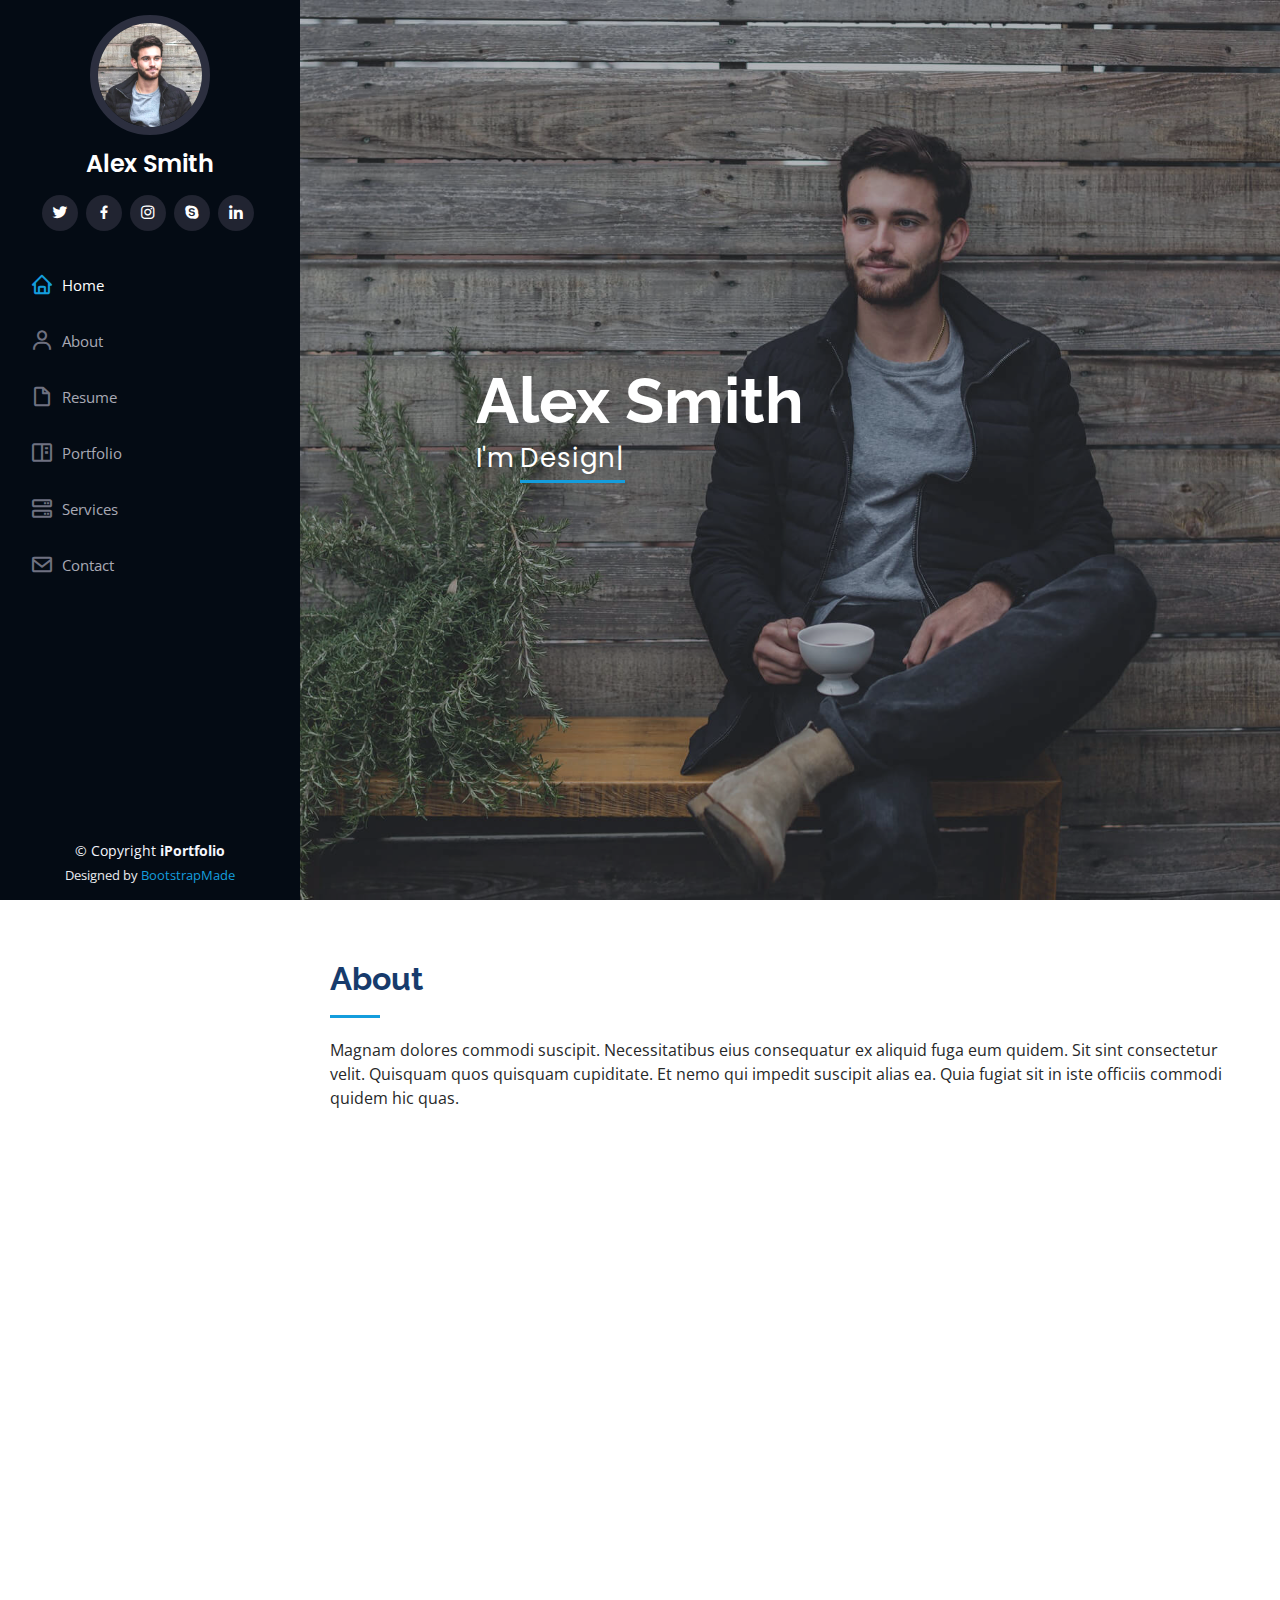
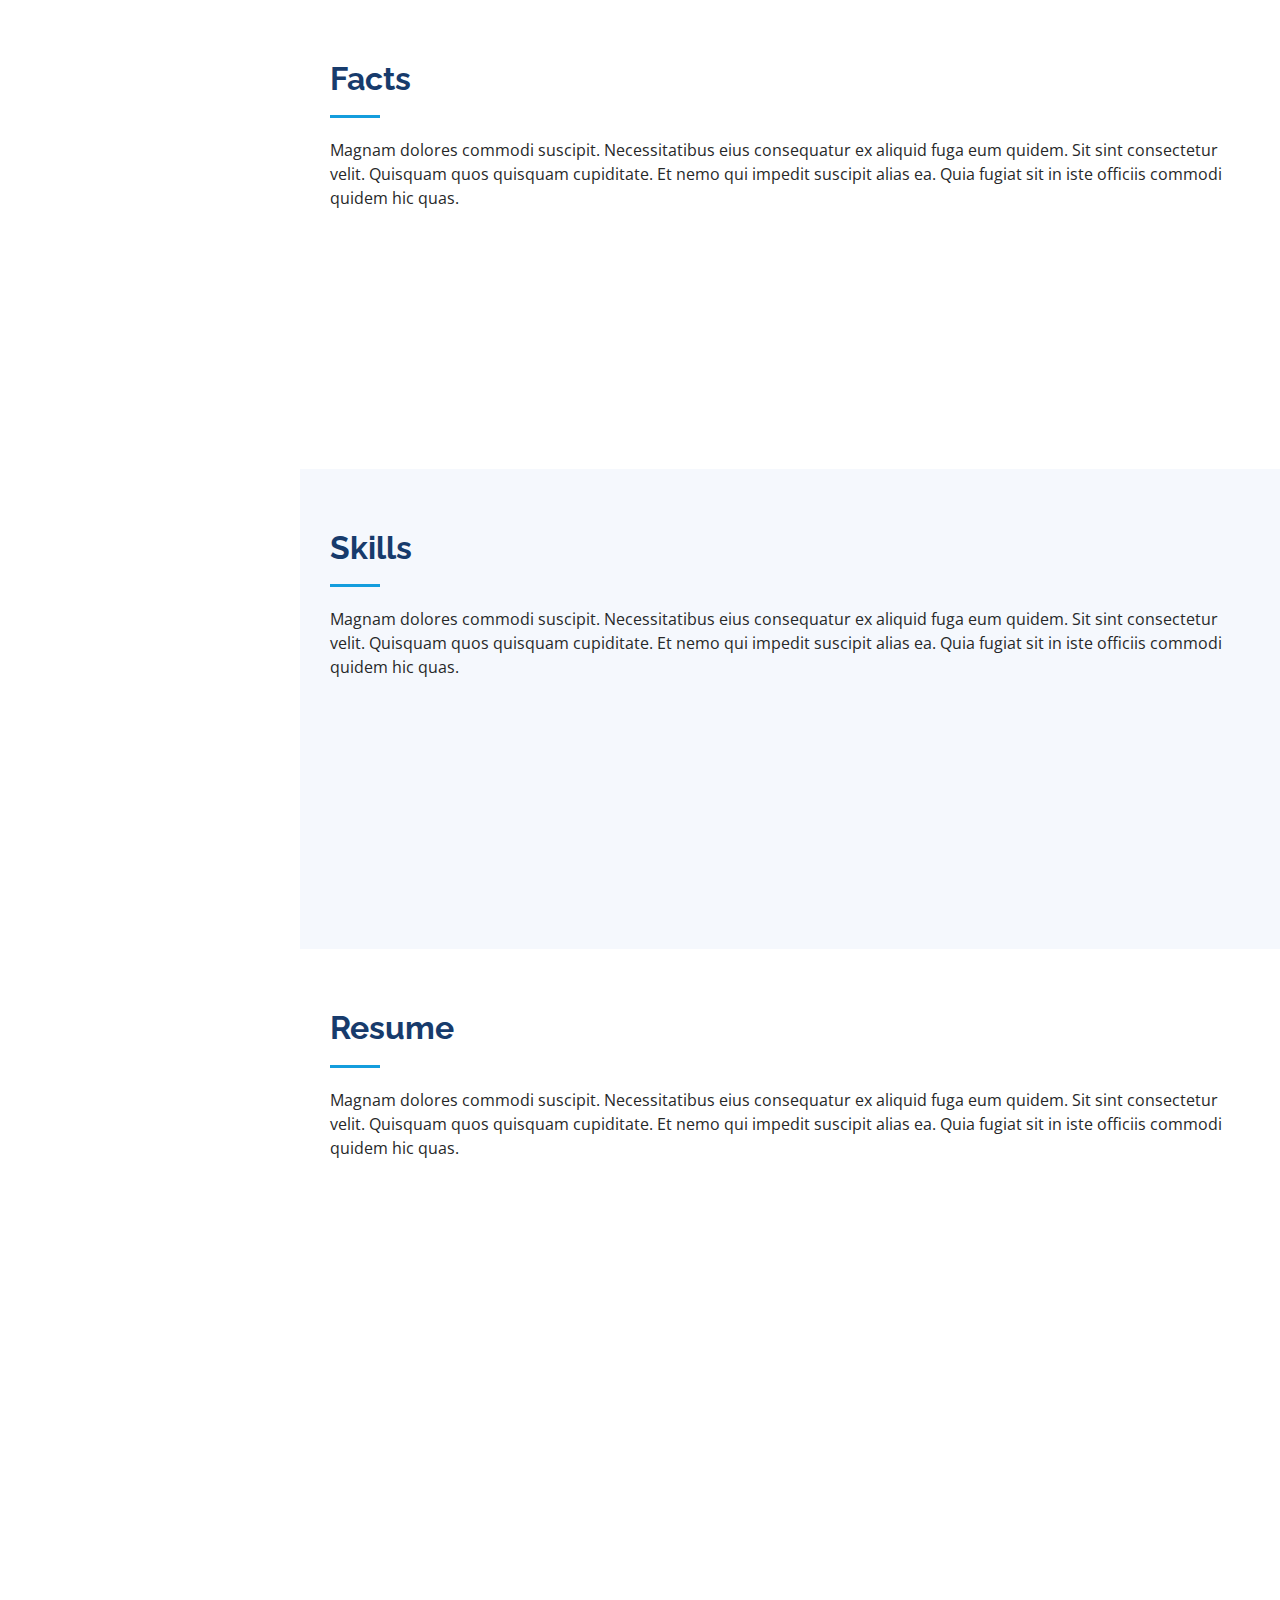
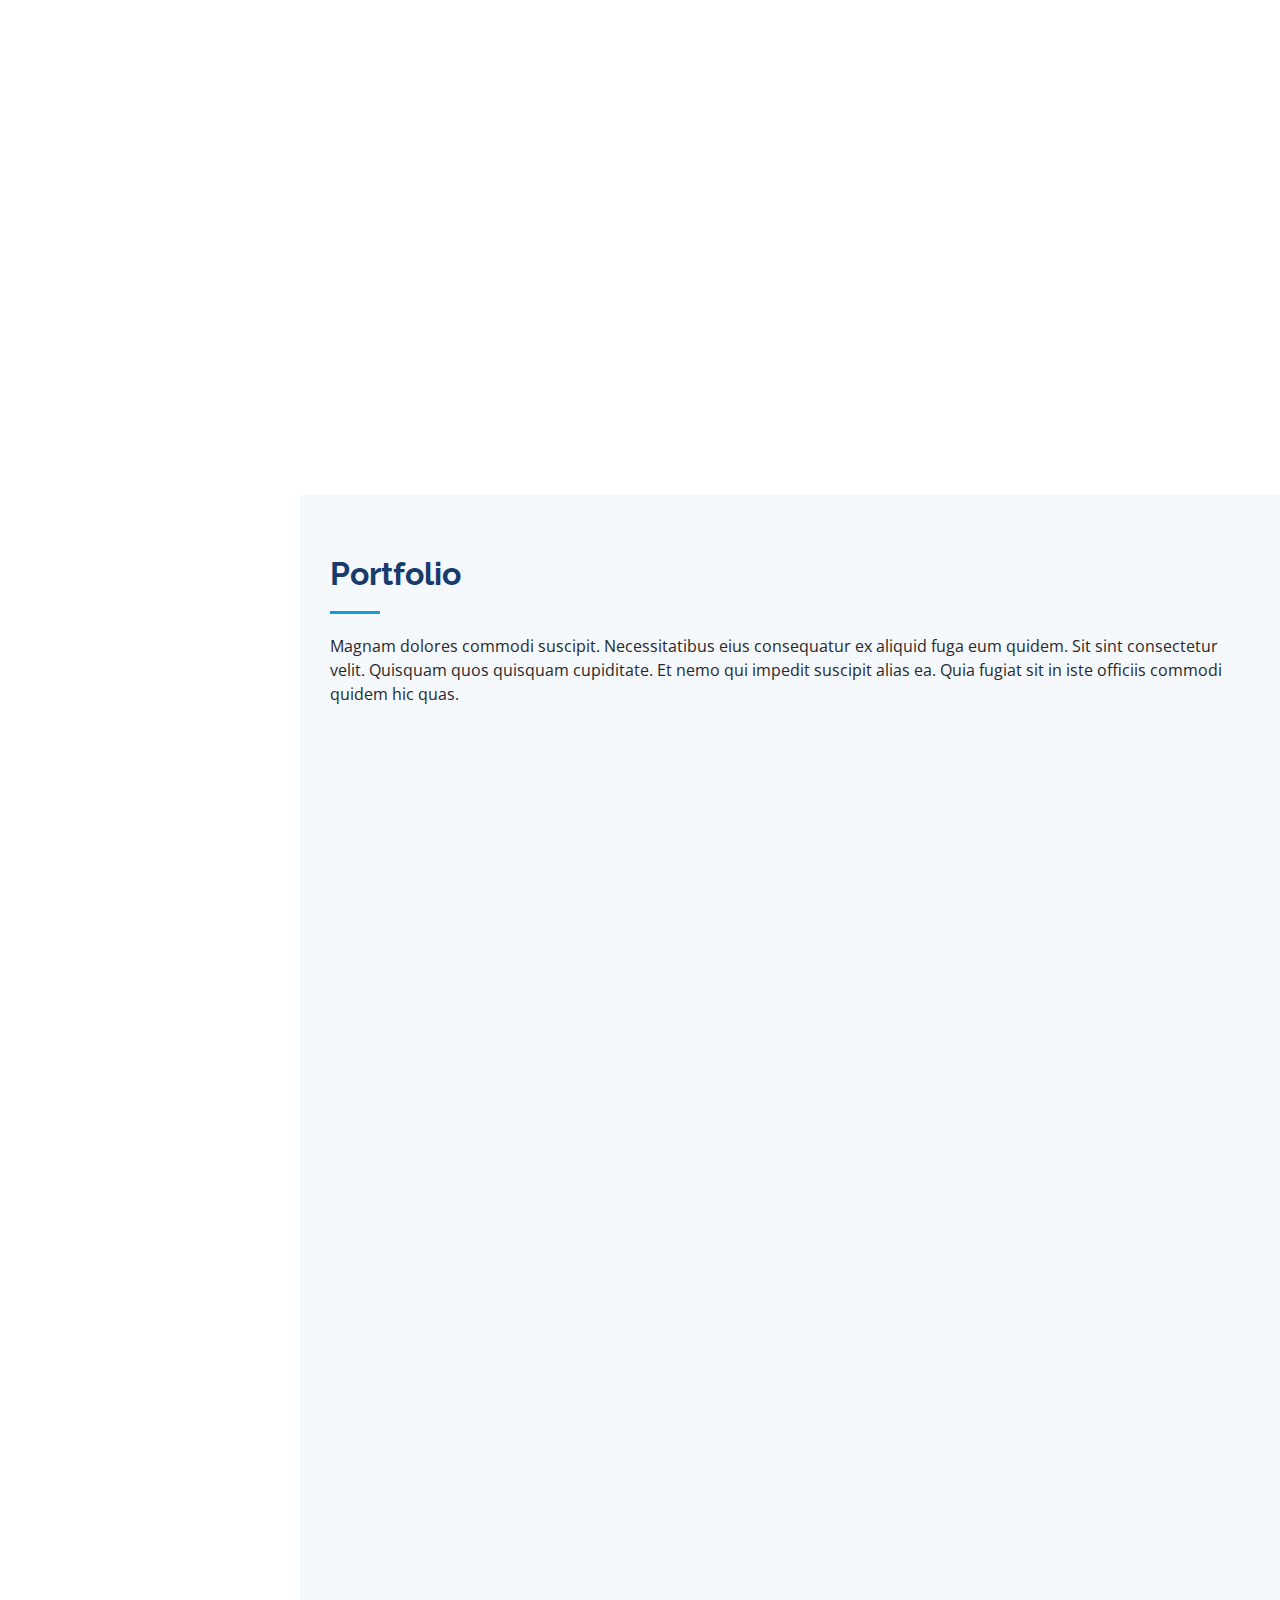
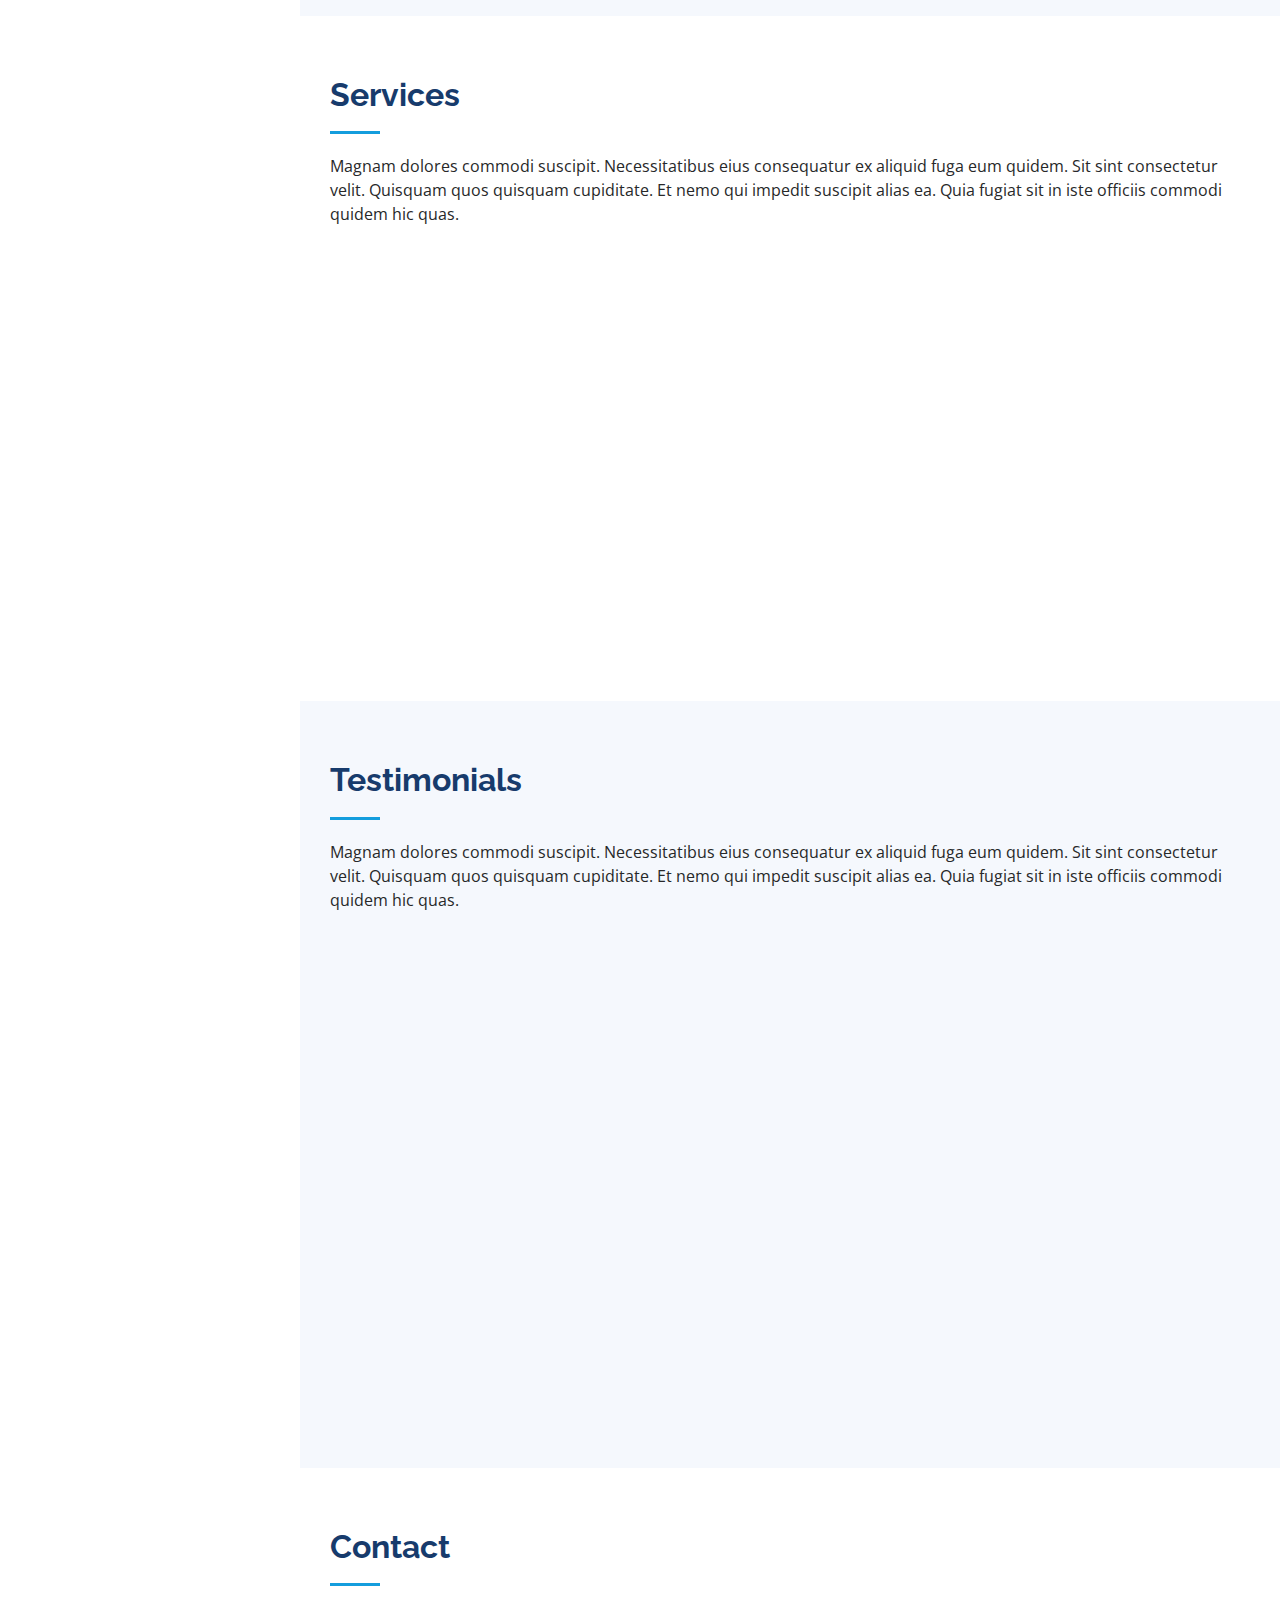
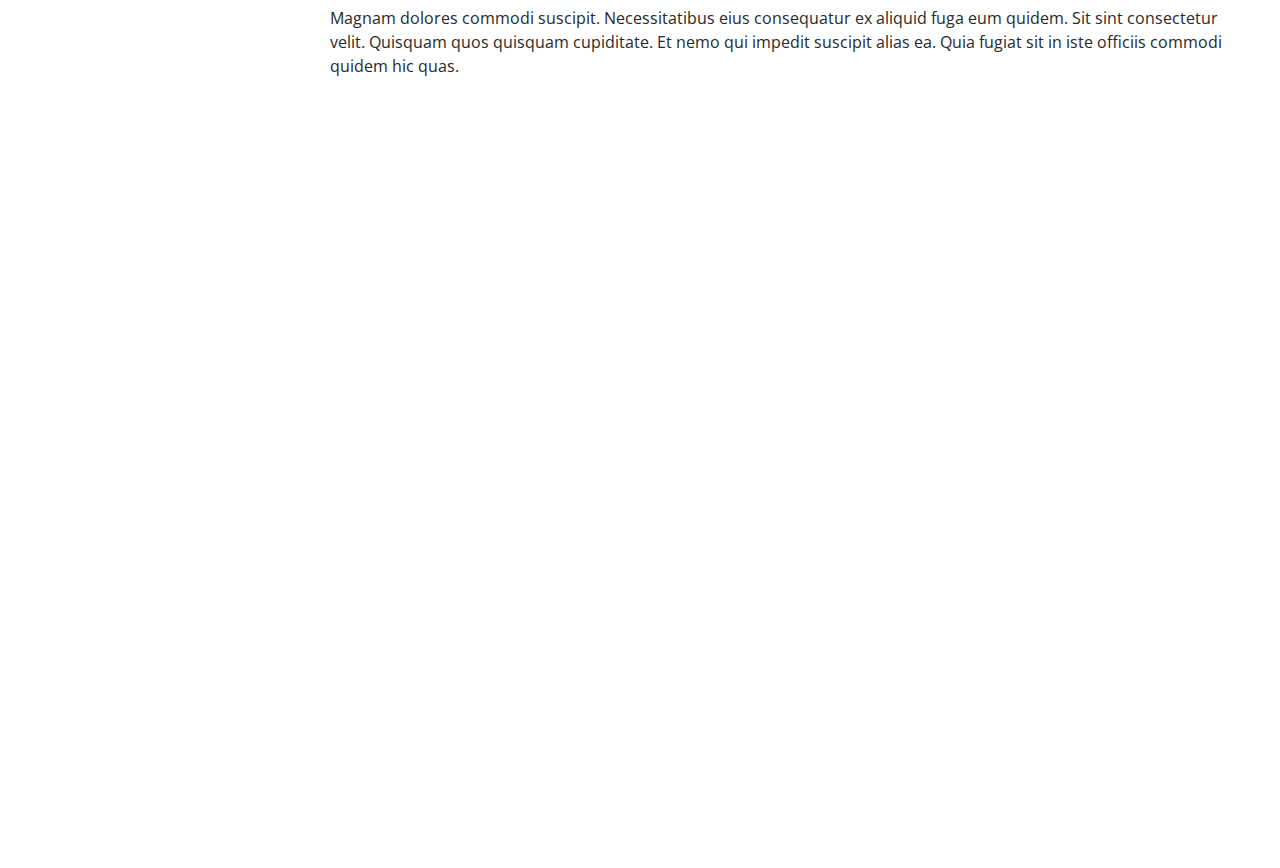
==== index.html @ 48debffe "Settup and First Commit" ====
<!DOCTYPE html>
<html lang="en">

<head>
  <meta charset="utf-8">
  <meta content="width=device-width, initial-scale=1.0" name="viewport">

  <title>iPortfolio Bootstrap Template - Index</title>
  <meta content="" name="description">
  <meta content="" name="keywords">

  <!-- Favicons -->
  <link href="assets/img/favicon.png" rel="icon">
  <link href="assets/img/apple-touch-icon.png" rel="apple-touch-icon">

  <!-- Google Fonts -->
  <link href="https://fonts.googleapis.com/css?family=Open+Sans:300,300i,400,400i,600,600i,700,700i|Raleway:300,300i,400,400i,500,500i,600,600i,700,700i|Poppins:300,300i,400,400i,500,500i,600,600i,700,700i" rel="stylesheet">

  <!-- Vendor CSS Files -->
  <link href="assets/vendor/aos/aos.css" rel="stylesheet">
  <link href="assets/vendor/bootstrap/css/bootstrap.min.css" rel="stylesheet">
  <link href="assets/vendor/bootstrap-icons/bootstrap-icons.css" rel="stylesheet">
  <link href="assets/vendor/boxicons/css/boxicons.min.css" rel="stylesheet">
  <link href="assets/vendor/glightbox/css/glightbox.min.css" rel="stylesheet">
  <link href="assets/vendor/swiper/swiper-bundle.min.css" rel="stylesheet">

  <!-- Template Main CSS File -->
  <link href="assets/css/style.css" rel="stylesheet">

  <!-- =======================================================
  * Template Name: iPortfolio
  * Updated: Sep 18 2023 with Bootstrap v5.3.2
  * Template URL: https://bootstrapmade.com/iportfolio-bootstrap-portfolio-websites-template/
  * Author: BootstrapMade.com
  * License: https://bootstrapmade.com/license/
  ======================================================== -->
</head>

<body>

  <!-- ======= Mobile nav toggle button ======= -->
  <i class="bi bi-list mobile-nav-toggle d-xl-none"></i>

  <!-- ======= Header ======= -->
  <header id="header">
    <div class="d-flex flex-column">

      <div class="profile">
        <img src="assets/img/profile-img.jpg" alt="" class="img-fluid rounded-circle">
        <h1 class="text-light"><a href="index.html">Alex Smith</a></h1>
        <div class="social-links mt-3 text-center">
          <a href="#" class="twitter"><i class="bx bxl-twitter"></i></a>
          <a href="#" class="facebook"><i class="bx bxl-facebook"></i></a>
          <a href="#" class="instagram"><i class="bx bxl-instagram"></i></a>
          <a href="#" class="google-plus"><i class="bx bxl-skype"></i></a>
          <a href="#" class="linkedin"><i class="bx bxl-linkedin"></i></a>
        </div>
      </div>

      <nav id="navbar" class="nav-menu navbar">
        <ul>
          <li><a href="#hero" class="nav-link scrollto active"><i class="bx bx-home"></i> <span>Home</span></a></li>
          <li><a href="#about" class="nav-link scrollto"><i class="bx bx-user"></i> <span>About</span></a></li>
          <li><a href="#resume" class="nav-link scrollto"><i class="bx bx-file-blank"></i> <span>Resume</span></a></li>
          <li><a href="#portfolio" class="nav-link scrollto"><i class="bx bx-book-content"></i> <span>Portfolio</span></a></li>
          <li><a href="#services" class="nav-link scrollto"><i class="bx bx-server"></i> <span>Services</span></a></li>
          <li><a href="#contact" class="nav-link scrollto"><i class="bx bx-envelope"></i> <span>Contact</span></a></li>
        </ul>
      </nav><!-- .nav-menu -->
    </div>
  </header><!-- End Header -->

  <!-- ======= Hero Section ======= -->
  <section id="hero" class="d-flex flex-column justify-content-center align-items-center">
    <div class="hero-container" data-aos="fade-in">
      <h1>Alex Smith</h1>
      <p>I'm <span class="typed" data-typed-items="Designer, Developer, Freelancer, Photographer"></span></p>
    </div>
  </section><!-- End Hero -->

  <main id="main">

    <!-- ======= About Section ======= -->
    <section id="about" class="about">
      <div class="container">

        <div class="section-title">
          <h2>About</h2>
          <p>Magnam dolores commodi suscipit. Necessitatibus eius consequatur ex aliquid fuga eum quidem. Sit sint consectetur velit. Quisquam quos quisquam cupiditate. Et nemo qui impedit suscipit alias ea. Quia fugiat sit in iste officiis commodi quidem hic quas.</p>
        </div>

        <div class="row">
          <div class="col-lg-4" data-aos="fade-right">
            <img src="assets/img/profile-img.jpg" class="img-fluid" alt="">
          </div>
          <div class="col-lg-8 pt-4 pt-lg-0 content" data-aos="fade-left">
            <h3>UI/UX Designer &amp; Web Developer.</h3>
            <p class="fst-italic">
              Lorem ipsum dolor sit amet, consectetur adipiscing elit, sed do eiusmod tempor incididunt ut labore et dolore
              magna aliqua.
            </p>
            <div class="row">
              <div class="col-lg-6">
                <ul>
                  <li><i class="bi bi-chevron-right"></i> <strong>Birthday:</strong> <span>1 May 1995</span></li>
                  <li><i class="bi bi-chevron-right"></i> <strong>Website:</strong> <span>www.example.com</span></li>
                  <li><i class="bi bi-chevron-right"></i> <strong>Phone:</strong> <span>+123 456 7890</span></li>
                  <li><i class="bi bi-chevron-right"></i> <strong>City:</strong> <span>New York, USA</span></li>
                </ul>
              </div>
              <div class="col-lg-6">
                <ul>
                  <li><i class="bi bi-chevron-right"></i> <strong>Age:</strong> <span>30</span></li>
                  <li><i class="bi bi-chevron-right"></i> <strong>Degree:</strong> <span>Master</span></li>
                  <li><i class="bi bi-chevron-right"></i> <strong>PhEmailone:</strong> <span>email@example.com</span></li>
                  <li><i class="bi bi-chevron-right"></i> <strong>Freelance:</strong> <span>Available</span></li>
                </ul>
              </div>
            </div>
            <p>
              Officiis eligendi itaque labore et dolorum mollitia officiis optio vero. Quisquam sunt adipisci omnis et ut. Nulla accusantium dolor incidunt officia tempore. Et eius omnis.
              Cupiditate ut dicta maxime officiis quidem quia. Sed et consectetur qui quia repellendus itaque neque. Aliquid amet quidem ut quaerat cupiditate. Ab et eum qui repellendus omnis culpa magni laudantium dolores.
            </p>
          </div>
        </div>

      </div>
    </section><!-- End About Section -->

    <!-- ======= Facts Section ======= -->
    <section id="facts" class="facts">
      <div class="container">

        <div class="section-title">
          <h2>Facts</h2>
          <p>Magnam dolores commodi suscipit. Necessitatibus eius consequatur ex aliquid fuga eum quidem. Sit sint consectetur velit. Quisquam quos quisquam cupiditate. Et nemo qui impedit suscipit alias ea. Quia fugiat sit in iste officiis commodi quidem hic quas.</p>
        </div>

        <div class="row no-gutters">

          <div class="col-lg-3 col-md-6 d-md-flex align-items-md-stretch" data-aos="fade-up">
            <div class="count-box">
              <i class="bi bi-emoji-smile"></i>
              <span data-purecounter-start="0" data-purecounter-end="232" data-purecounter-duration="1" class="purecounter"></span>
              <p><strong>Happy Clients</strong> consequuntur quae</p>
            </div>
          </div>

          <div class="col-lg-3 col-md-6 d-md-flex align-items-md-stretch" data-aos="fade-up" data-aos-delay="100">
            <div class="count-box">
              <i class="bi bi-journal-richtext"></i>
              <span data-purecounter-start="0" data-purecounter-end="521" data-purecounter-duration="1" class="purecounter"></span>
              <p><strong>Projects</strong> adipisci atque cum quia aut</p>
            </div>
          </div>

          <div class="col-lg-3 col-md-6 d-md-flex align-items-md-stretch" data-aos="fade-up" data-aos-delay="200">
            <div class="count-box">
              <i class="bi bi-headset"></i>
              <span data-purecounter-start="0" data-purecounter-end="1453" data-purecounter-duration="1" class="purecounter"></span>
              <p><strong>Hours Of Support</strong> aut commodi quaerat</p>
            </div>
          </div>

          <div class="col-lg-3 col-md-6 d-md-flex align-items-md-stretch" data-aos="fade-up" data-aos-delay="300">
            <div class="count-box">
              <i class="bi bi-people"></i>
              <span data-purecounter-start="0" data-purecounter-end="32" data-purecounter-duration="1" class="purecounter"></span>
              <p><strong>Hard Workers</strong> rerum asperiores dolor</p>
            </div>
          </div>

        </div>

      </div>
    </section><!-- End Facts Section -->

    <!-- ======= Skills Section ======= -->
    <section id="skills" class="skills section-bg">
      <div class="container">

        <div class="section-title">
          <h2>Skills</h2>
          <p>Magnam dolores commodi suscipit. Necessitatibus eius consequatur ex aliquid fuga eum quidem. Sit sint consectetur velit. Quisquam quos quisquam cupiditate. Et nemo qui impedit suscipit alias ea. Quia fugiat sit in iste officiis commodi quidem hic quas.</p>
        </div>

        <div class="row skills-content">

          <div class="col-lg-6" data-aos="fade-up">

            <div class="progress">
              <span class="skill">HTML <i class="val">100%</i></span>
              <div class="progress-bar-wrap">
                <div class="progress-bar" role="progressbar" aria-valuenow="100" aria-valuemin="0" aria-valuemax="100"></div>
              </div>
            </div>

            <div class="progress">
              <span class="skill">CSS <i class="val">90%</i></span>
              <div class="progress-bar-wrap">
                <div class="progress-bar" role="progressbar" aria-valuenow="90" aria-valuemin="0" aria-valuemax="100"></div>
              </div>
            </div>

            <div class="progress">
              <span class="skill">JavaScript <i class="val">75%</i></span>
              <div class="progress-bar-wrap">
                <div class="progress-bar" role="progressbar" aria-valuenow="75" aria-valuemin="0" aria-valuemax="100"></div>
              </div>
            </div>

          </div>

          <div class="col-lg-6" data-aos="fade-up" data-aos-delay="100">

            <div class="progress">
              <span class="skill">PHP <i class="val">80%</i></span>
              <div class="progress-bar-wrap">
                <div class="progress-bar" role="progressbar" aria-valuenow="80" aria-valuemin="0" aria-valuemax="100"></div>
              </div>
            </div>

            <div class="progress">
              <span class="skill">WordPress/CMS <i class="val">90%</i></span>
              <div class="progress-bar-wrap">
                <div class="progress-bar" role="progressbar" aria-valuenow="90" aria-valuemin="0" aria-valuemax="100"></div>
              </div>
            </div>

            <div class="progress">
              <span class="skill">Photoshop <i class="val">55%</i></span>
              <div class="progress-bar-wrap">
                <div class="progress-bar" role="progressbar" aria-valuenow="55" aria-valuemin="0" aria-valuemax="100"></div>
              </div>
            </div>

          </div>

        </div>

      </div>
    </section><!-- End Skills Section -->

    <!-- ======= Resume Section ======= -->
    <section id="resume" class="resume">
      <div class="container">

        <div class="section-title">
          <h2>Resume</h2>
          <p>Magnam dolores commodi suscipit. Necessitatibus eius consequatur ex aliquid fuga eum quidem. Sit sint consectetur velit. Quisquam quos quisquam cupiditate. Et nemo qui impedit suscipit alias ea. Quia fugiat sit in iste officiis commodi quidem hic quas.</p>
        </div>

        <div class="row">
          <div class="col-lg-6" data-aos="fade-up">
            <h3 class="resume-title">Sumary</h3>
            <div class="resume-item pb-0">
              <h4>Alex Smith</h4>
              <p><em>Innovative and deadline-driven Graphic Designer with 3+ years of experience designing and developing user-centered digital/print marketing material from initial concept to final, polished deliverable.</em></p>
              <ul>
                <li>Portland par 127,Orlando, FL</li>
                <li>(123) 456-7891</li>
                <li>alice.barkley@example.com</li>
              </ul>
            </div>

            <h3 class="resume-title">Education</h3>
            <div class="resume-item">
              <h4>Master of Fine Arts &amp; Graphic Design</h4>
              <h5>2015 - 2016</h5>
              <p><em>Rochester Institute of Technology, Rochester, NY</em></p>
              <p>Qui deserunt veniam. Et sed aliquam labore tempore sed quisquam iusto autem sit. Ea vero voluptatum qui ut dignissimos deleniti nerada porti sand markend</p>
            </div>
            <div class="resume-item">
              <h4>Bachelor of Fine Arts &amp; Graphic Design</h4>
              <h5>2010 - 2014</h5>
              <p><em>Rochester Institute of Technology, Rochester, NY</em></p>
              <p>Quia nobis sequi est occaecati aut. Repudiandae et iusto quae reiciendis et quis Eius vel ratione eius unde vitae rerum voluptates asperiores voluptatem Earum molestiae consequatur neque etlon sader mart dila</p>
            </div>
          </div>
          <div class="col-lg-6" data-aos="fade-up" data-aos-delay="100">
            <h3 class="resume-title">Professional Experience</h3>
            <div class="resume-item">
              <h4>Senior graphic design specialist</h4>
              <h5>2019 - Present</h5>
              <p><em>Experion, New York, NY </em></p>
              <ul>
                <li>Lead in the design, development, and implementation of the graphic, layout, and production communication materials</li>
                <li>Delegate tasks to the 7 members of the design team and provide counsel on all aspects of the project. </li>
                <li>Supervise the assessment of all graphic materials in order to ensure quality and accuracy of the design</li>
                <li>Oversee the efficient use of production project budgets ranging from $2,000 - $25,000</li>
              </ul>
            </div>
            <div class="resume-item">
              <h4>Graphic design specialist</h4>
              <h5>2017 - 2018</h5>
              <p><em>Stepping Stone Advertising, New York, NY</em></p>
              <ul>
                <li>Developed numerous marketing programs (logos, brochures,infographics, presentations, and advertisements).</li>
                <li>Managed up to 5 projects or tasks at a given time while under pressure</li>
                <li>Recommended and consulted with clients on the most appropriate graphic design</li>
                <li>Created 4+ design presentations and proposals a month for clients and account managers</li>
              </ul>
            </div>
          </div>
        </div>

      </div>
    </section><!-- End Resume Section -->

    <!-- ======= Portfolio Section ======= -->
    <section id="portfolio" class="portfolio section-bg">
      <div class="container">

        <div class="section-title">
          <h2>Portfolio</h2>
          <p>Magnam dolores commodi suscipit. Necessitatibus eius consequatur ex aliquid fuga eum quidem. Sit sint consectetur velit. Quisquam quos quisquam cupiditate. Et nemo qui impedit suscipit alias ea. Quia fugiat sit in iste officiis commodi quidem hic quas.</p>
        </div>

        <div class="row" data-aos="fade-up">
          <div class="col-lg-12 d-flex justify-content-center">
            <ul id="portfolio-flters">
              <li data-filter="*" class="filter-active">All</li>
              <li data-filter=".filter-app">App</li>
              <li data-filter=".filter-card">Card</li>
              <li data-filter=".filter-web">Web</li>
            </ul>
          </div>
        </div>

        <div class="row portfolio-container" data-aos="fade-up" data-aos-delay="100">

          <div class="col-lg-4 col-md-6 portfolio-item filter-app">
            <div class="portfolio-wrap">
              <img src="assets/img/portfolio/portfolio-1.jpg" class="img-fluid" alt="">
              <div class="portfolio-links">
                <a href="assets/img/portfolio/portfolio-1.jpg" data-gallery="portfolioGallery" class="portfolio-lightbox" title="App 1"><i class="bx bx-plus"></i></a>
                <a href="portfolio-details.html" title="More Details"><i class="bx bx-link"></i></a>
              </div>
            </div>
          </div>

          <div class="col-lg-4 col-md-6 portfolio-item filter-web">
            <div class="portfolio-wrap">
              <img src="assets/img/portfolio/portfolio-2.jpg" class="img-fluid" alt="">
              <div class="portfolio-links">
                <a href="assets/img/portfolio/portfolio-2.jpg" data-gallery="portfolioGallery" class="portfolio-lightbox" title="Web 3"><i class="bx bx-plus"></i></a>
                <a href="portfolio-details.html" title="More Details"><i class="bx bx-link"></i></a>
              </div>
            </div>
          </div>

          <div class="col-lg-4 col-md-6 portfolio-item filter-app">
            <div class="portfolio-wrap">
              <img src="assets/img/portfolio/portfolio-3.jpg" class="img-fluid" alt="">
              <div class="portfolio-links">
                <a href="assets/img/portfolio/portfolio-3.jpg" data-gallery="portfolioGallery" class="portfolio-lightbox" title="App 2"><i class="bx bx-plus"></i></a>
                <a href="portfolio-details.html" title="More Details"><i class="bx bx-link"></i></a>
              </div>
            </div>
          </div>

          <div class="col-lg-4 col-md-6 portfolio-item filter-card">
            <div class="portfolio-wrap">
              <img src="assets/img/portfolio/portfolio-4.jpg" class="img-fluid" alt="">
              <div class="portfolio-links">
                <a href="assets/img/portfolio/portfolio-4.jpg" data-gallery="portfolioGallery" class="portfolio-lightbox" title="Card 2"><i class="bx bx-plus"></i></a>
                <a href="portfolio-details.html" title="More Details"><i class="bx bx-link"></i></a>
              </div>
            </div>
          </div>

          <div class="col-lg-4 col-md-6 portfolio-item filter-web">
            <div class="portfolio-wrap">
              <img src="assets/img/portfolio/portfolio-5.jpg" class="img-fluid" alt="">
              <div class="portfolio-links">
                <a href="assets/img/portfolio/portfolio-5.jpg" data-gallery="portfolioGallery" class="portfolio-lightbox" title="Web 2"><i class="bx bx-plus"></i></a>
                <a href="portfolio-details.html" title="More Details"><i class="bx bx-link"></i></a>
              </div>
            </div>
          </div>

          <div class="col-lg-4 col-md-6 portfolio-item filter-app">
            <div class="portfolio-wrap">
              <img src="assets/img/portfolio/portfolio-6.jpg" class="img-fluid" alt="">
              <div class="portfolio-links">
                <a href="assets/img/portfolio/portfolio-6.jpg" data-gallery="portfolioGallery" class="portfolio-lightbox" title="App 3"><i class="bx bx-plus"></i></a>
                <a href="portfolio-details.html" title="More Details"><i class="bx bx-link"></i></a>
              </div>
            </div>
          </div>

          <div class="col-lg-4 col-md-6 portfolio-item filter-card">
            <div class="portfolio-wrap">
              <img src="assets/img/portfolio/portfolio-7.jpg" class="img-fluid" alt="">
              <div class="portfolio-links">
                <a href="assets/img/portfolio/portfolio-7.jpg" data-gallery="portfolioGallery" class="portfolio-lightbox" title="Card 1"><i class="bx bx-plus"></i></a>
                <a href="portfolio-details.html" title="More Details"><i class="bx bx-link"></i></a>
              </div>
            </div>
          </div>

          <div class="col-lg-4 col-md-6 portfolio-item filter-card">
            <div class="portfolio-wrap">
              <img src="assets/img/portfolio/portfolio-8.jpg" class="img-fluid" alt="">
              <div class="portfolio-links">
                <a href="assets/img/portfolio/portfolio-8.jpg" data-gallery="portfolioGallery" class="portfolio-lightbox" title="Card 3"><i class="bx bx-plus"></i></a>
                <a href="portfolio-details.html" title="More Details"><i class="bx bx-link"></i></a>
              </div>
            </div>
          </div>

          <div class="col-lg-4 col-md-6 portfolio-item filter-web">
            <div class="portfolio-wrap">
              <img src="assets/img/portfolio/portfolio-9.jpg" class="img-fluid" alt="">
              <div class="portfolio-links">
                <a href="assets/img/portfolio/portfolio-9.jpg" data-gallery="portfolioGallery" class="portfolio-lightbox" title="Web 3"><i class="bx bx-plus"></i></a>
                <a href="portfolio-details.html" title="More Details"><i class="bx bx-link"></i></a>
              </div>
            </div>
          </div>

        </div>

      </div>
    </section><!-- End Portfolio Section -->

    <!-- ======= Services Section ======= -->
    <section id="services" class="services">
      <div class="container">

        <div class="section-title">
          <h2>Services</h2>
          <p>Magnam dolores commodi suscipit. Necessitatibus eius consequatur ex aliquid fuga eum quidem. Sit sint consectetur velit. Quisquam quos quisquam cupiditate. Et nemo qui impedit suscipit alias ea. Quia fugiat sit in iste officiis commodi quidem hic quas.</p>
        </div>

        <div class="row">
          <div class="col-lg-4 col-md-6 icon-box" data-aos="fade-up">
            <div class="icon"><i class="bi bi-briefcase"></i></div>
            <h4 class="title"><a href="">Lorem Ipsum</a></h4>
            <p class="description">Voluptatum deleniti atque corrupti quos dolores et quas molestias excepturi sint occaecati cupiditate non provident</p>
          </div>
          <div class="col-lg-4 col-md-6 icon-box" data-aos="fade-up" data-aos-delay="100">
            <div class="icon"><i class="bi bi-card-checklist"></i></div>
            <h4 class="title"><a href="">Dolor Sitema</a></h4>
            <p class="description">Minim veniam, quis nostrud exercitation ullamco laboris nisi ut aliquip ex ea commodo consequat tarad limino ata</p>
          </div>
          <div class="col-lg-4 col-md-6 icon-box" data-aos="fade-up" data-aos-delay="200">
            <div class="icon"><i class="bi bi-bar-chart"></i></div>
            <h4 class="title"><a href="">Sed ut perspiciatis</a></h4>
            <p class="description">Duis aute irure dolor in reprehenderit in voluptate velit esse cillum dolore eu fugiat nulla pariatur</p>
          </div>
          <div class="col-lg-4 col-md-6 icon-box" data-aos="fade-up" data-aos-delay="300">
            <div class="icon"><i class="bi bi-binoculars"></i></div>
            <h4 class="title"><a href="">Magni Dolores</a></h4>
            <p class="description">Excepteur sint occaecat cupidatat non proident, sunt in culpa qui officia deserunt mollit anim id est laborum</p>
          </div>
          <div class="col-lg-4 col-md-6 icon-box" data-aos="fade-up" data-aos-delay="400">
            <div class="icon"><i class="bi bi-brightness-high"></i></div>
            <h4 class="title"><a href="">Nemo Enim</a></h4>
            <p class="description">At vero eos et accusamus et iusto odio dignissimos ducimus qui blanditiis praesentium voluptatum deleniti atque</p>
          </div>
          <div class="col-lg-4 col-md-6 icon-box" data-aos="fade-up" data-aos-delay="500">
            <div class="icon"><i class="bi bi-calendar4-week"></i></div>
            <h4 class="title"><a href="">Eiusmod Tempor</a></h4>
            <p class="description">Et harum quidem rerum facilis est et expedita distinctio. Nam libero tempore, cum soluta nobis est eligendi</p>
          </div>
        </div>

      </div>
    </section><!-- End Services Section -->

    <!-- ======= Testimonials Section ======= -->
    <section id="testimonials" class="testimonials section-bg">
      <div class="container">

        <div class="section-title">
          <h2>Testimonials</h2>
          <p>Magnam dolores commodi suscipit. Necessitatibus eius consequatur ex aliquid fuga eum quidem. Sit sint consectetur velit. Quisquam quos quisquam cupiditate. Et nemo qui impedit suscipit alias ea. Quia fugiat sit in iste officiis commodi quidem hic quas.</p>
        </div>

        <div class="testimonials-slider swiper" data-aos="fade-up" data-aos-delay="100">
          <div class="swiper-wrapper">

            <div class="swiper-slide">
              <div class="testimonial-item" data-aos="fade-up">
                <p>
                  <i class="bx bxs-quote-alt-left quote-icon-left"></i>
                  Proin iaculis purus consequat sem cure digni ssim donec porttitora entum suscipit rhoncus. Accusantium quam, ultricies eget id, aliquam eget nibh et. Maecen aliquam, risus at semper.
                  <i class="bx bxs-quote-alt-right quote-icon-right"></i>
                </p>
                <img src="assets/img/testimonials/testimonials-1.jpg" class="testimonial-img" alt="">
                <h3>Saul Goodman</h3>
                <h4>Ceo &amp; Founder</h4>
              </div>
            </div><!-- End testimonial item -->

            <div class="swiper-slide">
              <div class="testimonial-item" data-aos="fade-up" data-aos-delay="100">
                <p>
                  <i class="bx bxs-quote-alt-left quote-icon-left"></i>
                  Export tempor illum tamen malis malis eram quae irure esse labore quem cillum quid cillum eram malis quorum velit fore eram velit sunt aliqua noster fugiat irure amet legam anim culpa.
                  <i class="bx bxs-quote-alt-right quote-icon-right"></i>
                </p>
                <img src="assets/img/testimonials/testimonials-2.jpg" class="testimonial-img" alt="">
                <h3>Sara Wilsson</h3>
                <h4>Designer</h4>
              </div>
            </div><!-- End testimonial item -->

            <div class="swiper-slide">
              <div class="testimonial-item" data-aos="fade-up" data-aos-delay="200">
                <p>
                  <i class="bx bxs-quote-alt-left quote-icon-left"></i>
                  Enim nisi quem export duis labore cillum quae magna enim sint quorum nulla quem veniam duis minim tempor labore quem eram duis noster aute amet eram fore quis sint minim.
                  <i class="bx bxs-quote-alt-right quote-icon-right"></i>
                </p>
                <img src="assets/img/testimonials/testimonials-3.jpg" class="testimonial-img" alt="">
                <h3>Jena Karlis</h3>
                <h4>Store Owner</h4>
              </div>
            </div><!-- End testimonial item -->

            <div class="swiper-slide">
              <div class="testimonial-item" data-aos="fade-up" data-aos-delay="300">
                <p>
                  <i class="bx bxs-quote-alt-left quote-icon-left"></i>
                  Fugiat enim eram quae cillum dolore dolor amet nulla culpa multos export minim fugiat minim velit minim dolor enim duis veniam ipsum anim magna sunt elit fore quem dolore labore illum veniam.
                  <i class="bx bxs-quote-alt-right quote-icon-right"></i>
                </p>
                <img src="assets/img/testimonials/testimonials-4.jpg" class="testimonial-img" alt="">
                <h3>Matt Brandon</h3>
                <h4>Freelancer</h4>
              </div>
            </div><!-- End testimonial item -->

            <div class="swiper-slide">
              <div class="testimonial-item" data-aos="fade-up" data-aos-delay="400">
                <p>
                  <i class="bx bxs-quote-alt-left quote-icon-left"></i>
                  Quis quorum aliqua sint quem legam fore sunt eram irure aliqua veniam tempor noster veniam enim culpa labore duis sunt culpa nulla illum cillum fugiat legam esse veniam culpa fore nisi cillum quid.
                  <i class="bx bxs-quote-alt-right quote-icon-right"></i>
                </p>
                <img src="assets/img/testimonials/testimonials-5.jpg" class="testimonial-img" alt="">
                <h3>John Larson</h3>
                <h4>Entrepreneur</h4>
              </div>
            </div><!-- End testimonial item -->

          </div>
          <div class="swiper-pagination"></div>
        </div>

      </div>
    </section><!-- End Testimonials Section -->

    <!-- ======= Contact Section ======= -->
    <section id="contact" class="contact">
      <div class="container">

        <div class="section-title">
          <h2>Contact</h2>
          <p>Magnam dolores commodi suscipit. Necessitatibus eius consequatur ex aliquid fuga eum quidem. Sit sint consectetur velit. Quisquam quos quisquam cupiditate. Et nemo qui impedit suscipit alias ea. Quia fugiat sit in iste officiis commodi quidem hic quas.</p>
        </div>

        <div class="row" data-aos="fade-in">

          <div class="col-lg-5 d-flex align-items-stretch">
            <div class="info">
              <div class="address">
                <i class="bi bi-geo-alt"></i>
                <h4>Location:</h4>
                <p>A108 Adam Street, New York, NY 535022</p>
              </div>

              <div class="email">
                <i class="bi bi-envelope"></i>
                <h4>Email:</h4>
                <p>info@example.com</p>
              </div>

              <div class="phone">
                <i class="bi bi-phone"></i>
                <h4>Call:</h4>
                <p>+1 5589 55488 55s</p>
              </div>

              <iframe src="https://www.google.com/maps/embed?pb=!1m14!1m8!1m3!1d12097.433213460943!2d-74.0062269!3d40.7101282!3m2!1i1024!2i768!4f13.1!3m3!1m2!1s0x0%3A0xb89d1fe6bc499443!2sDowntown+Conference+Center!5e0!3m2!1smk!2sbg!4v1539943755621" frameborder="0" style="border:0; width: 100%; height: 290px;" allowfullscreen></iframe>
            </div>

          </div>

          <div class="col-lg-7 mt-5 mt-lg-0 d-flex align-items-stretch">
            <form action="forms/contact.php" method="post" role="form" class="php-email-form">
              <div class="row">
                <div class="form-group col-md-6">
                  <label for="name">Your Name</label>
                  <input type="text" name="name" class="form-control" id="name" required>
                </div>
                <div class="form-group col-md-6">
                  <label for="name">Your Email</label>
                  <input type="email" class="form-control" name="email" id="email" required>
                </div>
              </div>
              <div class="form-group">
                <label for="name">Subject</label>
                <input type="text" class="form-control" name="subject" id="subject" required>
              </div>
              <div class="form-group">
                <label for="name">Message</label>
                <textarea class="form-control" name="message" rows="10" required></textarea>
              </div>
              <div class="my-3">
                <div class="loading">Loading</div>
                <div class="error-message"></div>
                <div class="sent-message">Your message has been sent. Thank you!</div>
              </div>
              <div class="text-center"><button type="submit">Send Message</button></div>
            </form>
          </div>

        </div>

      </div>
    </section><!-- End Contact Section -->

  </main><!-- End #main -->

  <!-- ======= Footer ======= -->
  <footer id="footer">
    <div class="container">
      <div class="copyright">
        &copy; Copyright <strong><span>iPortfolio</span></strong>
      </div>
      <div class="credits">
        <!-- All the links in the footer should remain intact. -->
        <!-- You can delete the links only if you purchased the pro version. -->
        <!-- Licensing information: https://bootstrapmade.com/license/ -->
        <!-- Purchase the pro version with working PHP/AJAX contact form: https://bootstrapmade.com/iportfolio-bootstrap-portfolio-websites-template/ -->
        Designed by <a href="https://bootstrapmade.com/">BootstrapMade</a>
      </div>
    </div>
  </footer><!-- End  Footer -->

  <a href="#" class="back-to-top d-flex align-items-center justify-content-center"><i class="bi bi-arrow-up-short"></i></a>

  <!-- Vendor JS Files -->
  <script src="assets/vendor/purecounter/purecounter_vanilla.js"></script>
  <script src="assets/vendor/aos/aos.js"></script>
  <script src="assets/vendor/bootstrap/js/bootstrap.bundle.min.js"></script>
  <script src="assets/vendor/glightbox/js/glightbox.min.js"></script>
  <script src="assets/vendor/isotope-layout/isotope.pkgd.min.js"></script>
  <script src="assets/vendor/swiper/swiper-bundle.min.js"></script>
  <script src="assets/vendor/typed.js/typed.umd.js"></script>
  <script src="assets/vendor/waypoints/noframework.waypoints.js"></script>
  <script src="assets/vendor/php-email-form/validate.js"></script>

  <!-- Template Main JS File -->
  <script src="assets/js/main.js"></script>

</body>

</html>
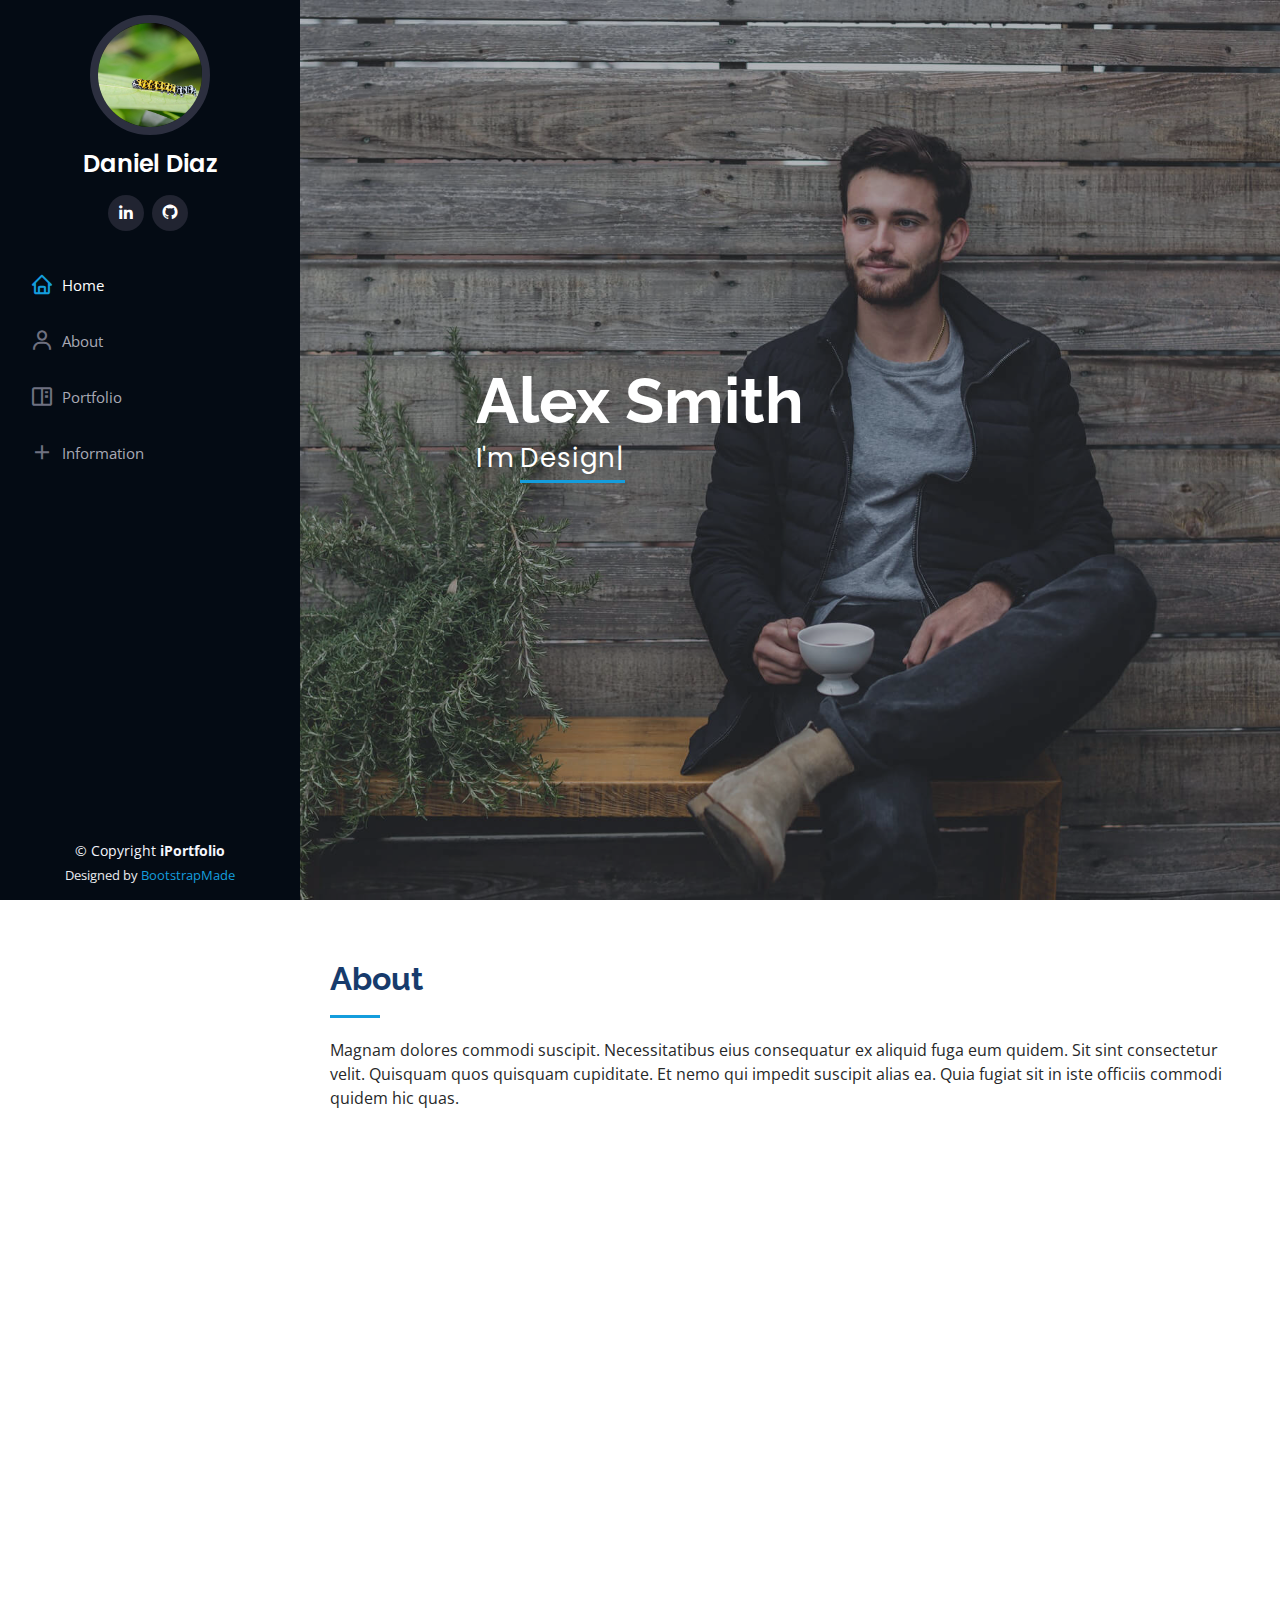
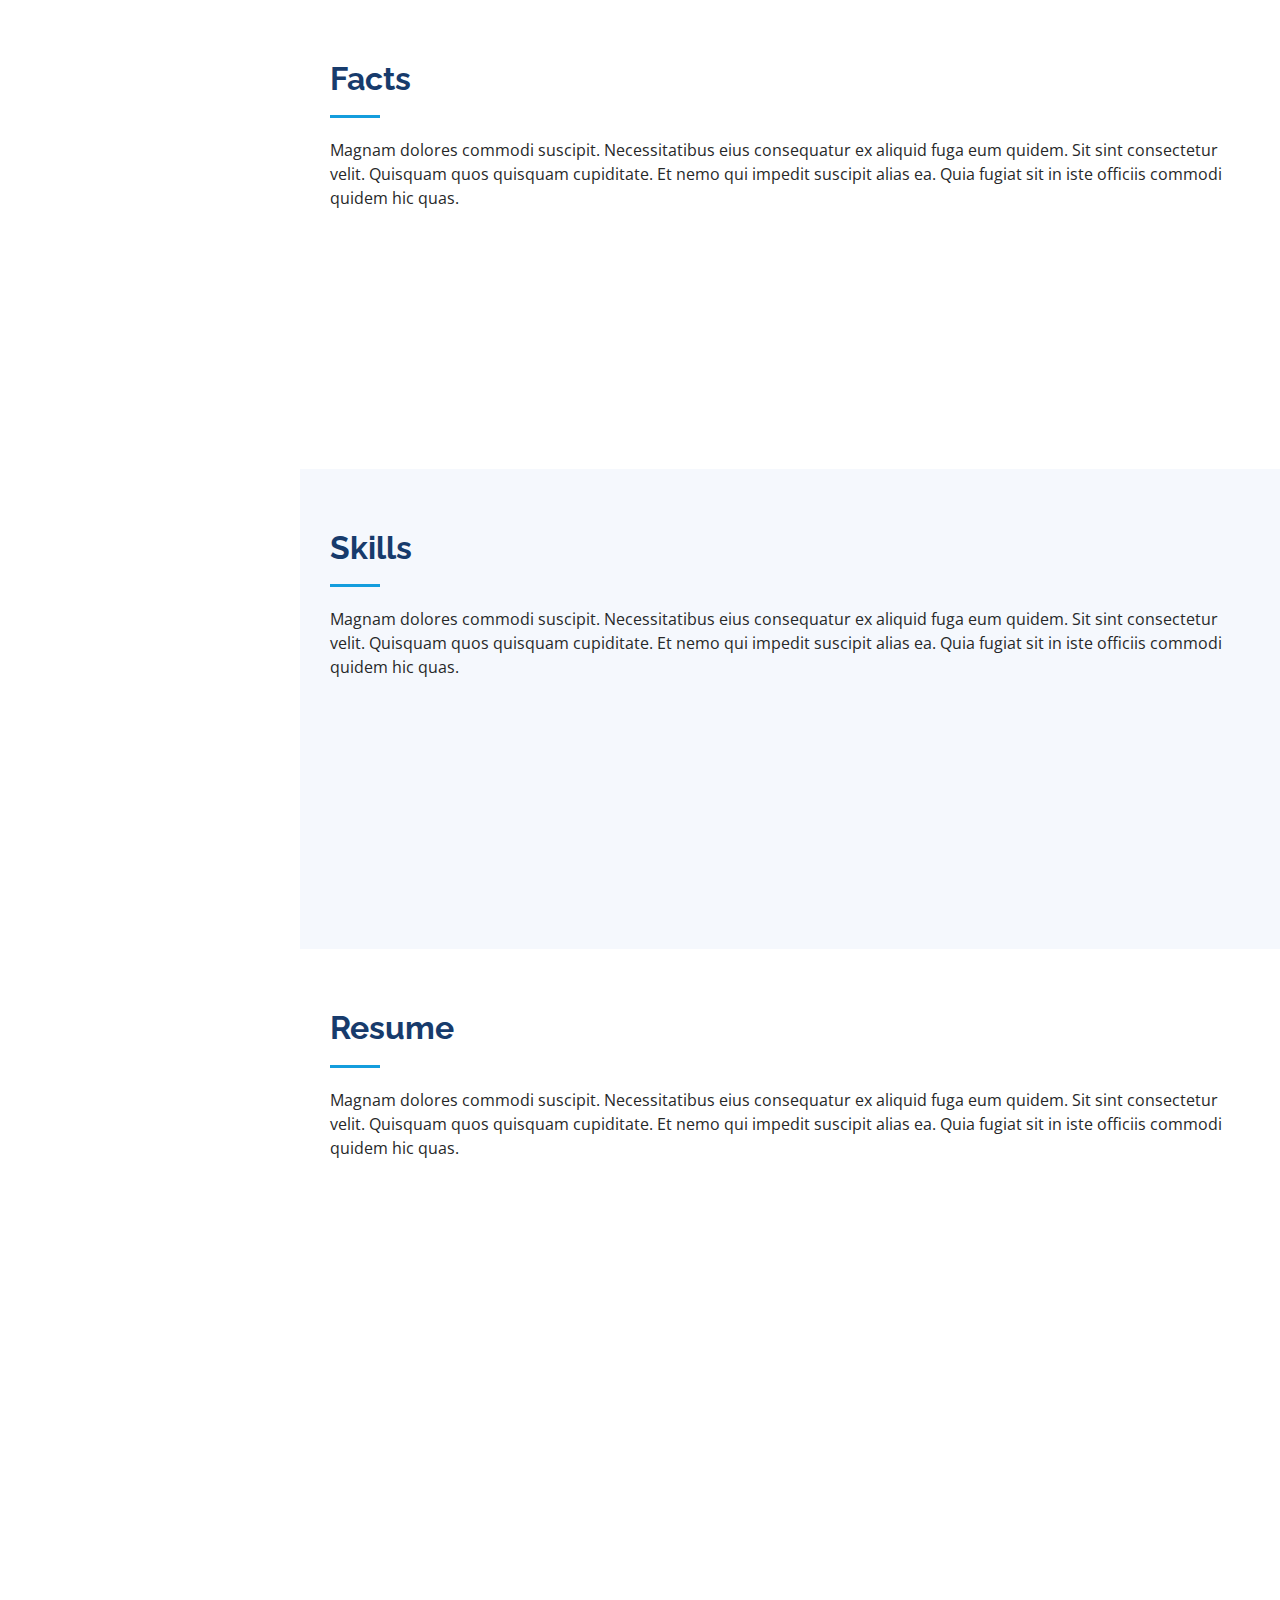
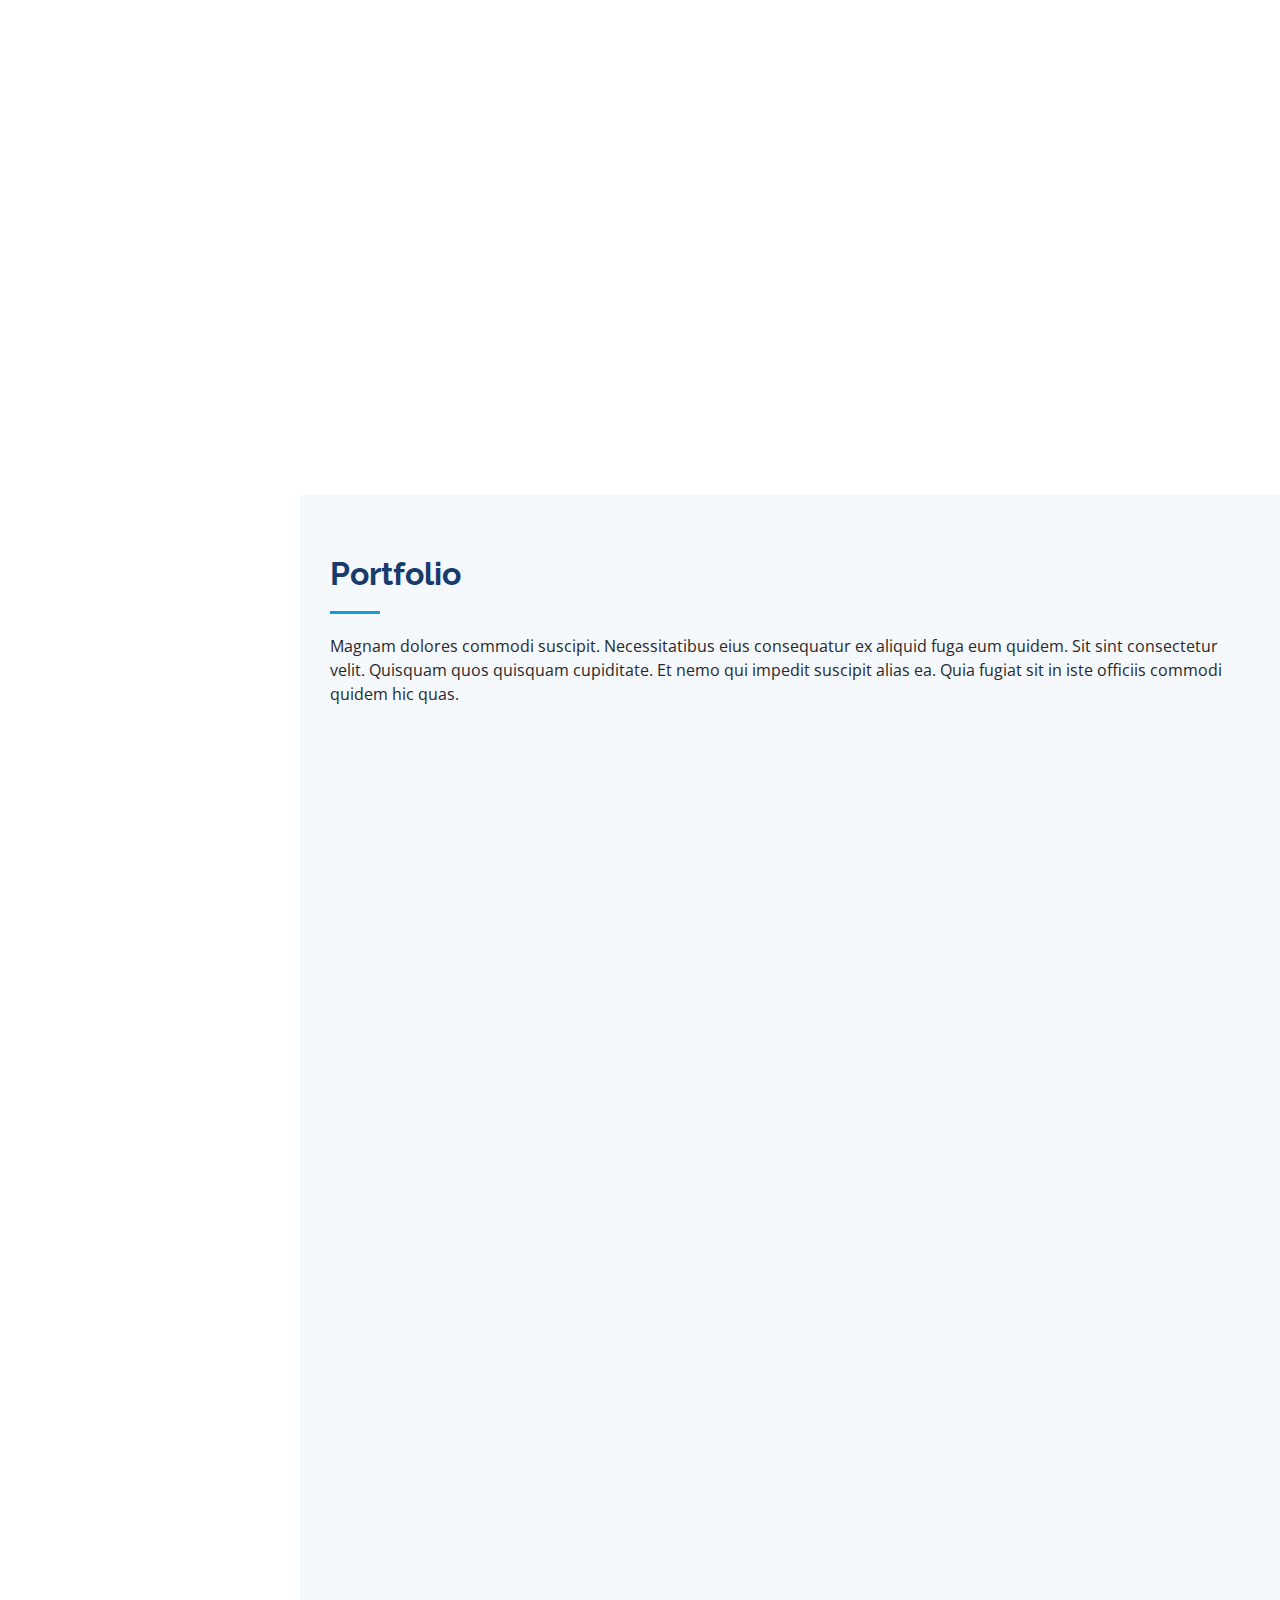
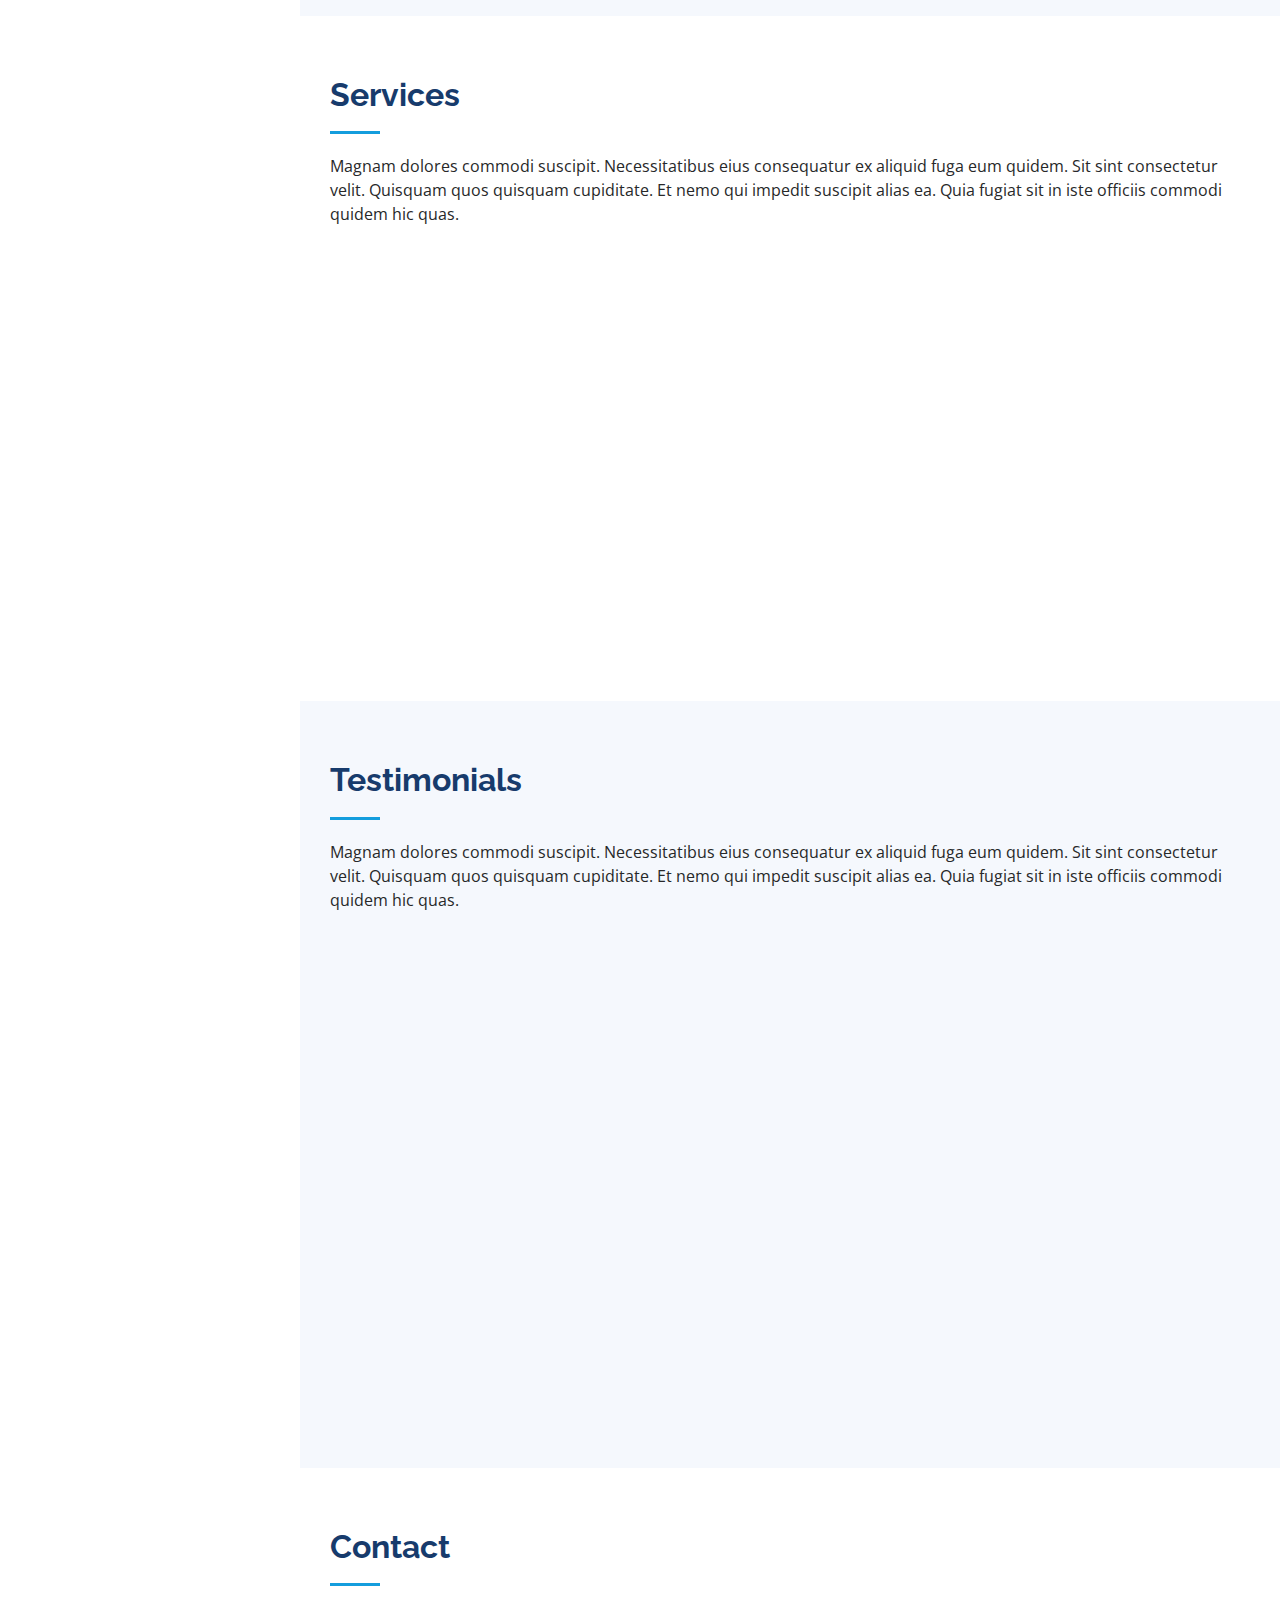
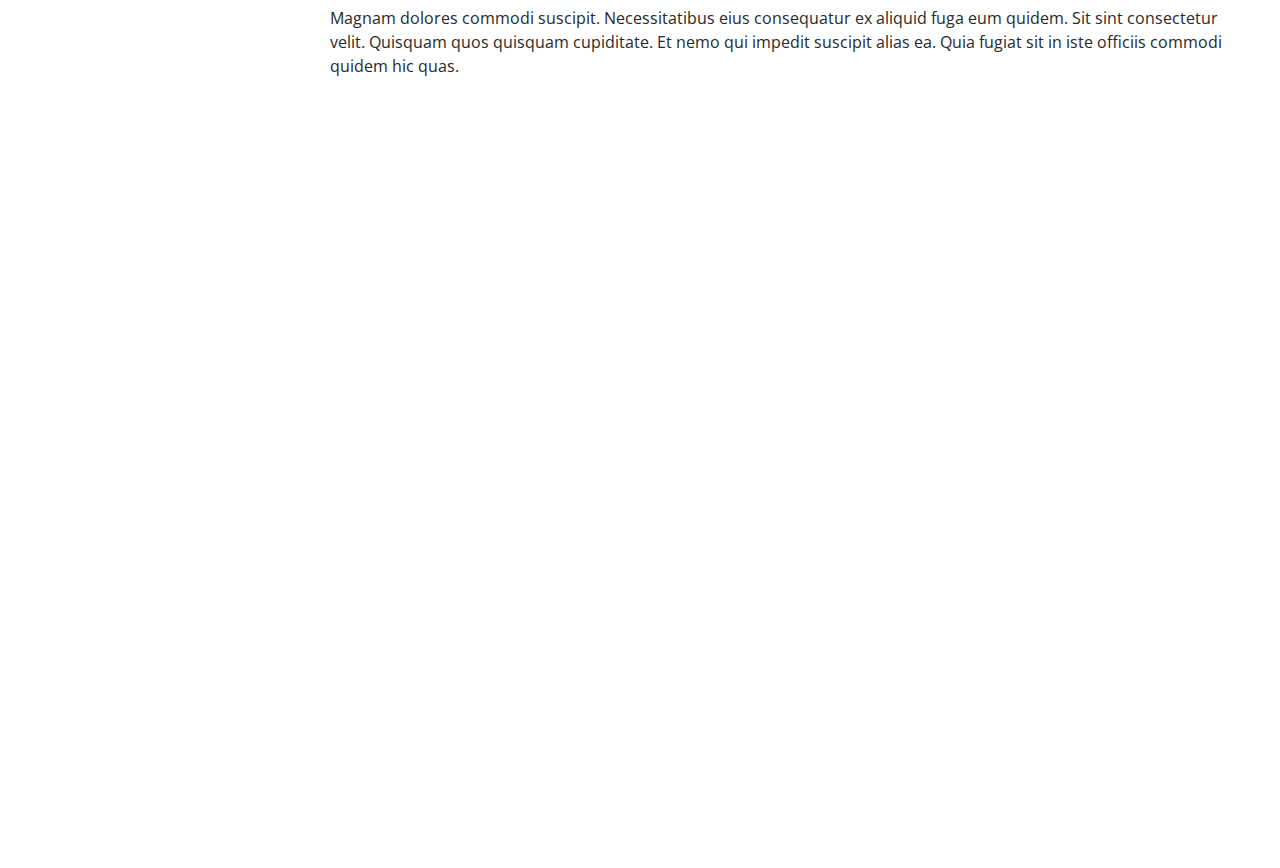
==== commit cd70828b: "Navbar and Profile in Sidebar" ====
--- a/index.html
+++ b/index.html
@@ -5,7 +5,7 @@
   <meta charset="utf-8">
   <meta content="width=device-width, initial-scale=1.0" name="viewport">
 
-  <title>iPortfolio Bootstrap Template - Index</title>
+  <title>Portfolio Daniel - Altcademy</title>
   <meta content="" name="description">
   <meta content="" name="keywords">
 
@@ -46,14 +46,11 @@
     <div class="d-flex flex-column">
 
       <div class="profile">
-        <img src="assets/img/profile-img.jpg" alt="" class="img-fluid rounded-circle">
-        <h1 class="text-light"><a href="index.html">Alex Smith</a></h1>
+        <img src="./assets/img/profile-pic-portfolio.jpg" alt="" class="img-fluid rounded-circle" id="profile-side-img">
+        <h1 class="text-light"><a href="index.html">Daniel Diaz</a></h1>
         <div class="social-links mt-3 text-center">
-          <a href="#" class="twitter"><i class="bx bxl-twitter"></i></a>
-          <a href="#" class="facebook"><i class="bx bxl-facebook"></i></a>
-          <a href="#" class="instagram"><i class="bx bxl-instagram"></i></a>
-          <a href="#" class="google-plus"><i class="bx bxl-skype"></i></a>
           <a href="#" class="linkedin"><i class="bx bxl-linkedin"></i></a>
+          <a href="#" class="linkedin"><i class="bx bxl-github"></i></a>
         </div>
       </div>
 
@@ -61,10 +58,8 @@
         <ul>
           <li><a href="#hero" class="nav-link scrollto active"><i class="bx bx-home"></i> <span>Home</span></a></li>
           <li><a href="#about" class="nav-link scrollto"><i class="bx bx-user"></i> <span>About</span></a></li>
-          <li><a href="#resume" class="nav-link scrollto"><i class="bx bx-file-blank"></i> <span>Resume</span></a></li>
           <li><a href="#portfolio" class="nav-link scrollto"><i class="bx bx-book-content"></i> <span>Portfolio</span></a></li>
-          <li><a href="#services" class="nav-link scrollto"><i class="bx bx-server"></i> <span>Services</span></a></li>
-          <li><a href="#contact" class="nav-link scrollto"><i class="bx bx-envelope"></i> <span>Contact</span></a></li>
+          <li><a href="#contact" class="nav-link scrollto"><i class="bx bx-plus"></i> <span>Information</span></a></li>
         </ul>
       </nav><!-- .nav-menu -->
     </div>
--- a/assets/css/style.css
+++ b/assets/css/style.css
@@ -1103,4 +1103,11 @@
     width: auto;
     padding-right: 20px 15px;
   }
+}
+
+/* Custom */
+
+#profile-side-img {
+  aspect-ratio: 1;
+  object-fit: cover;
 }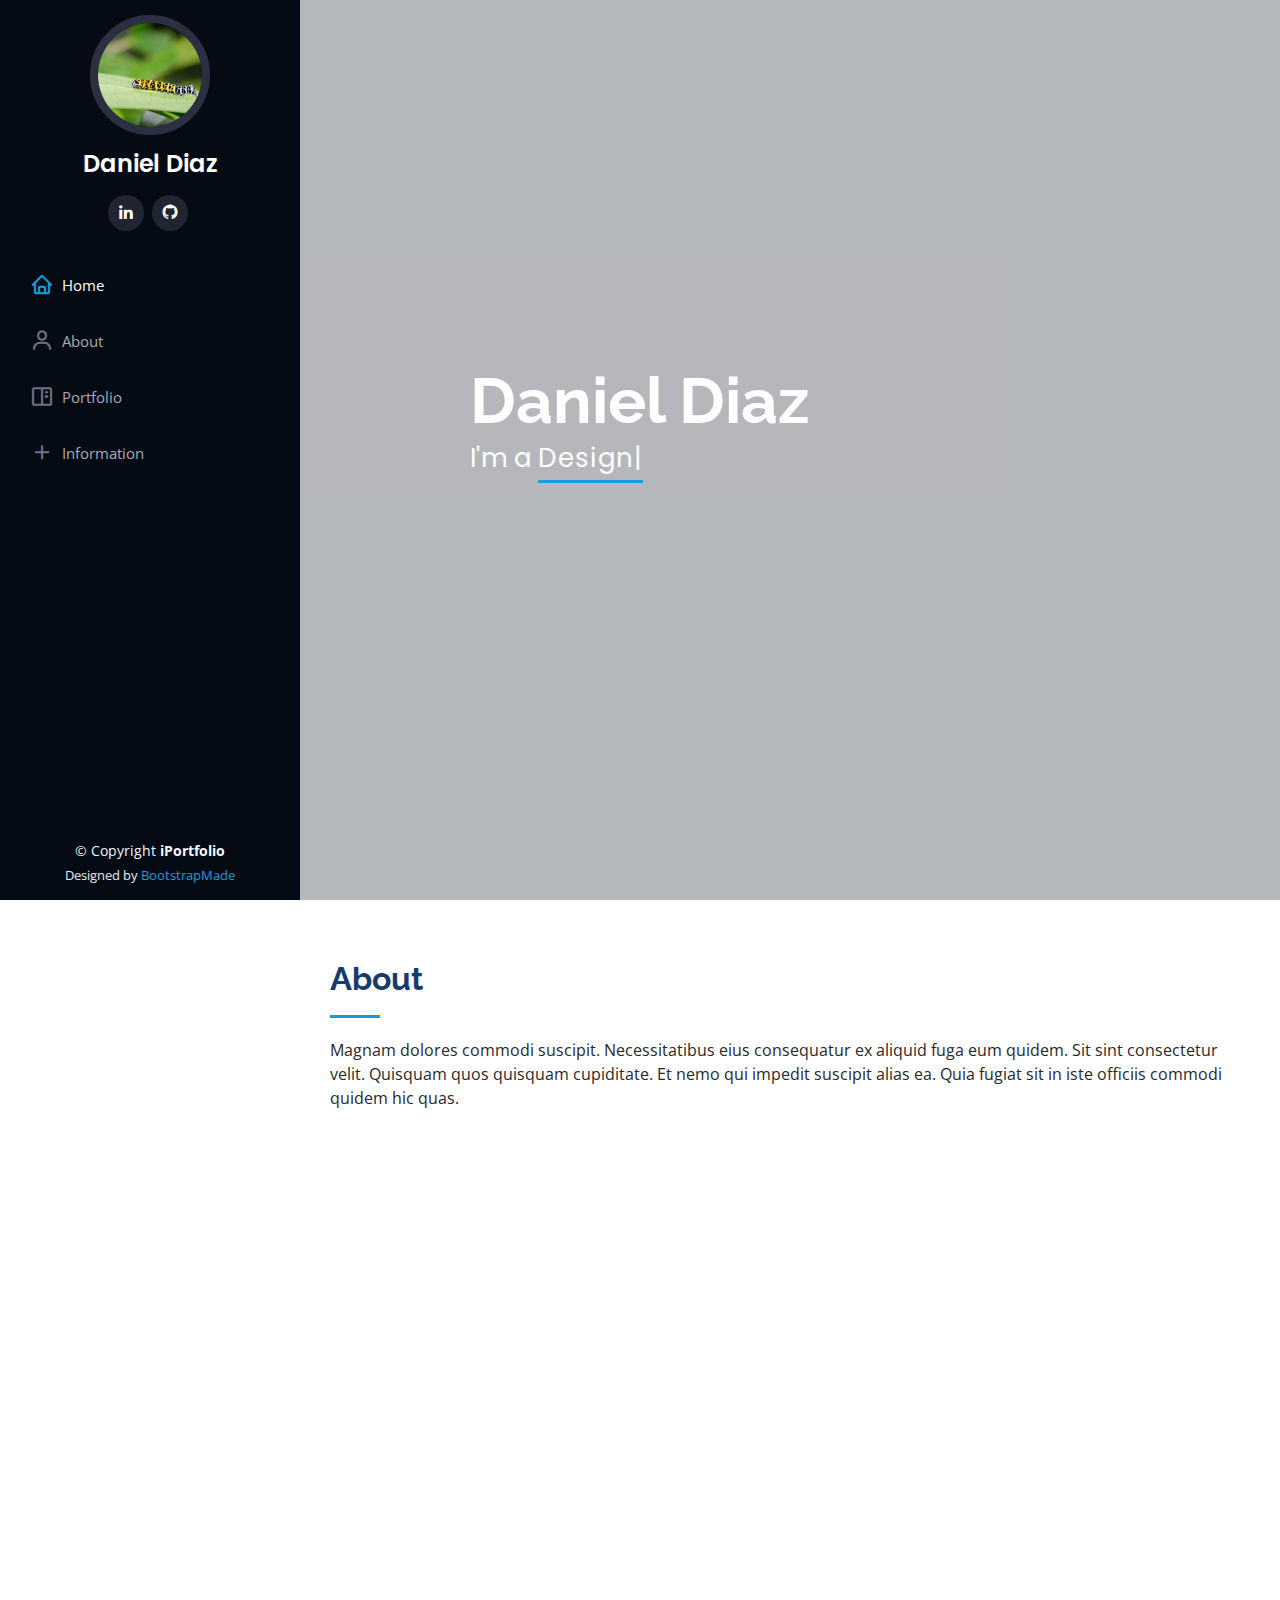
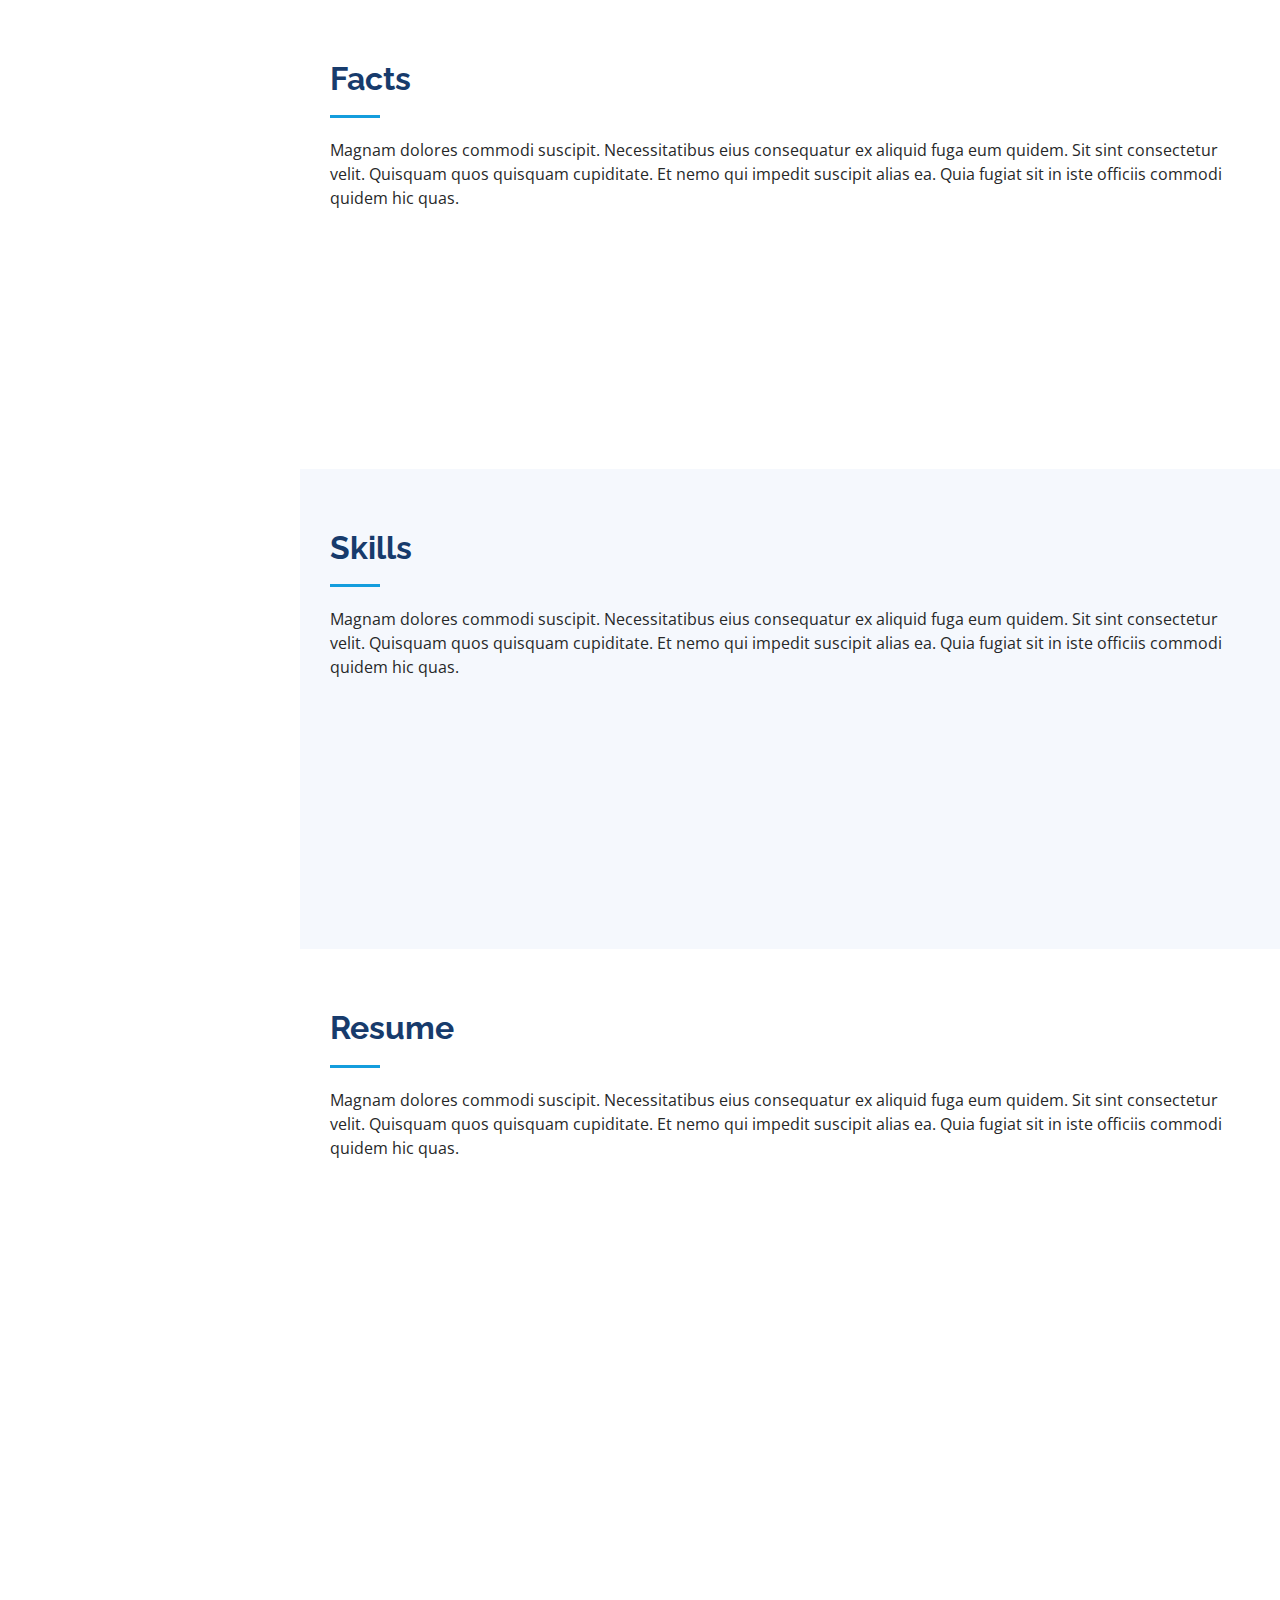
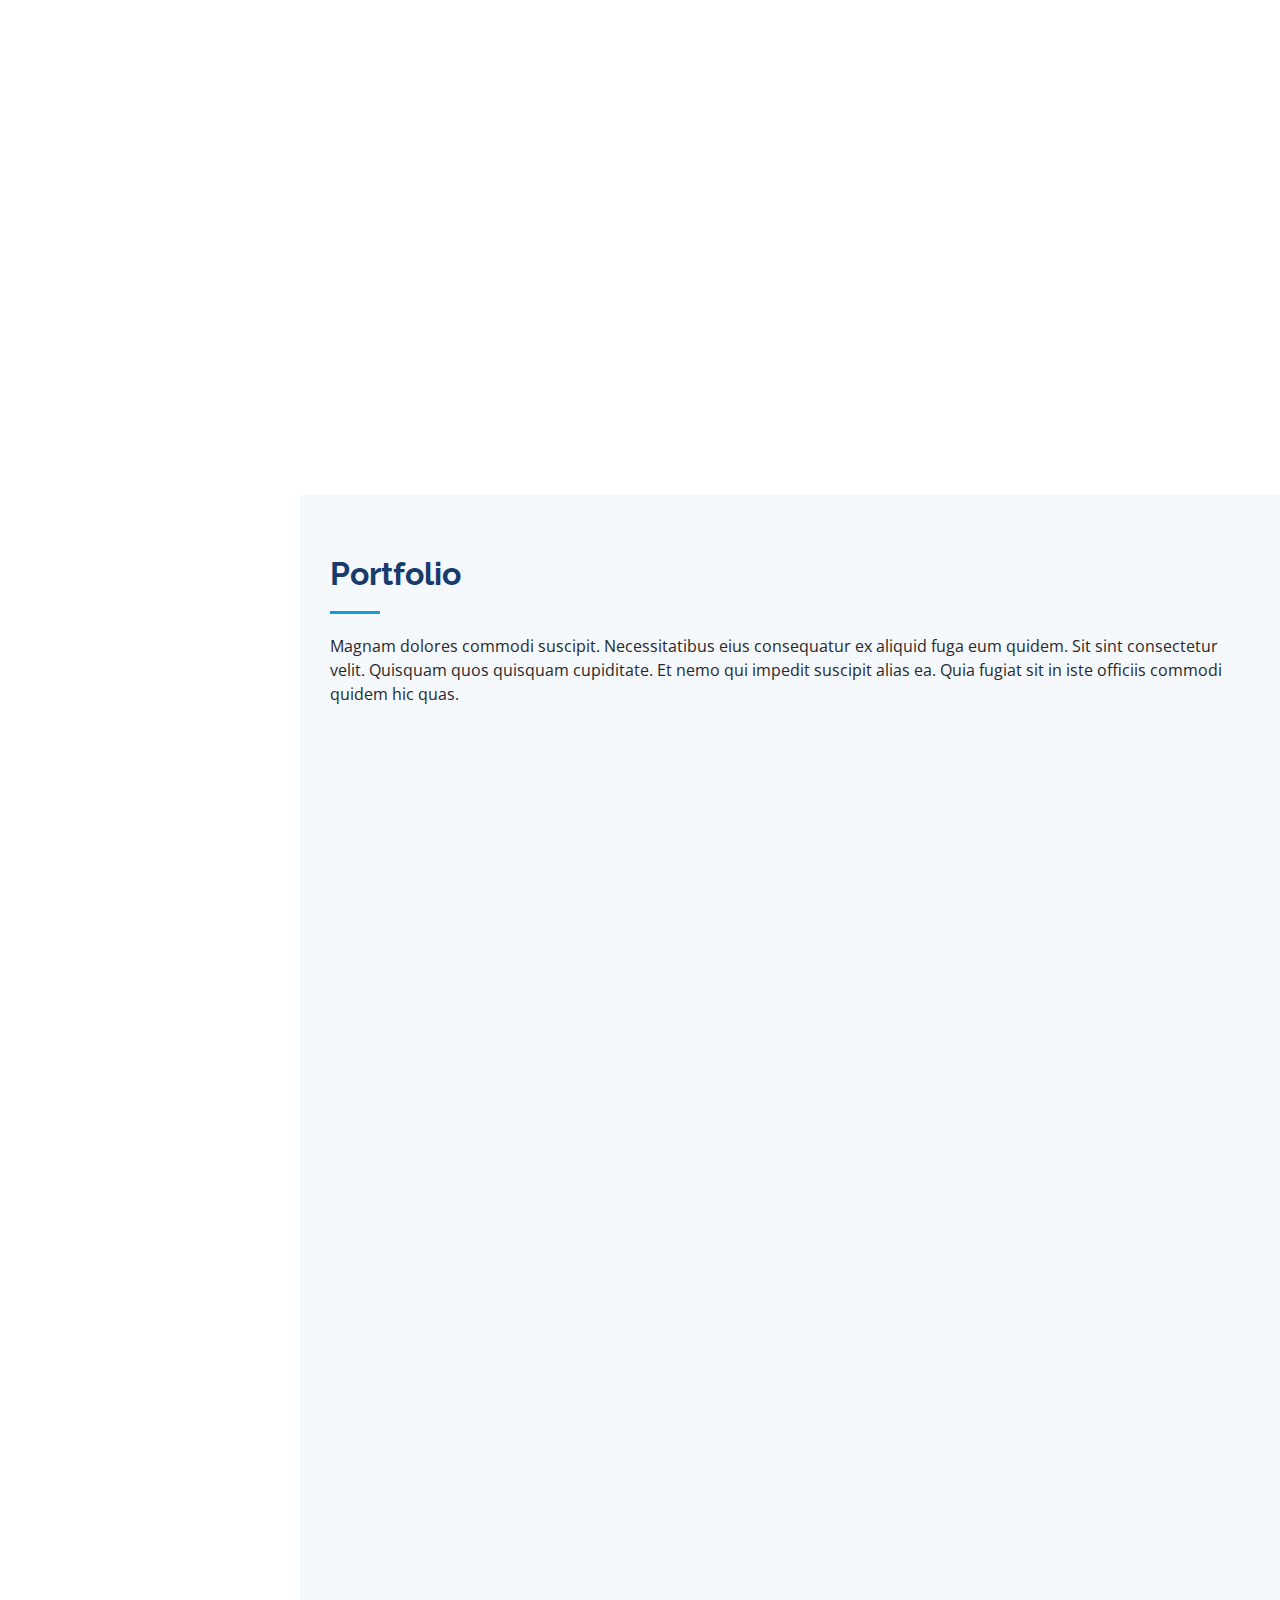
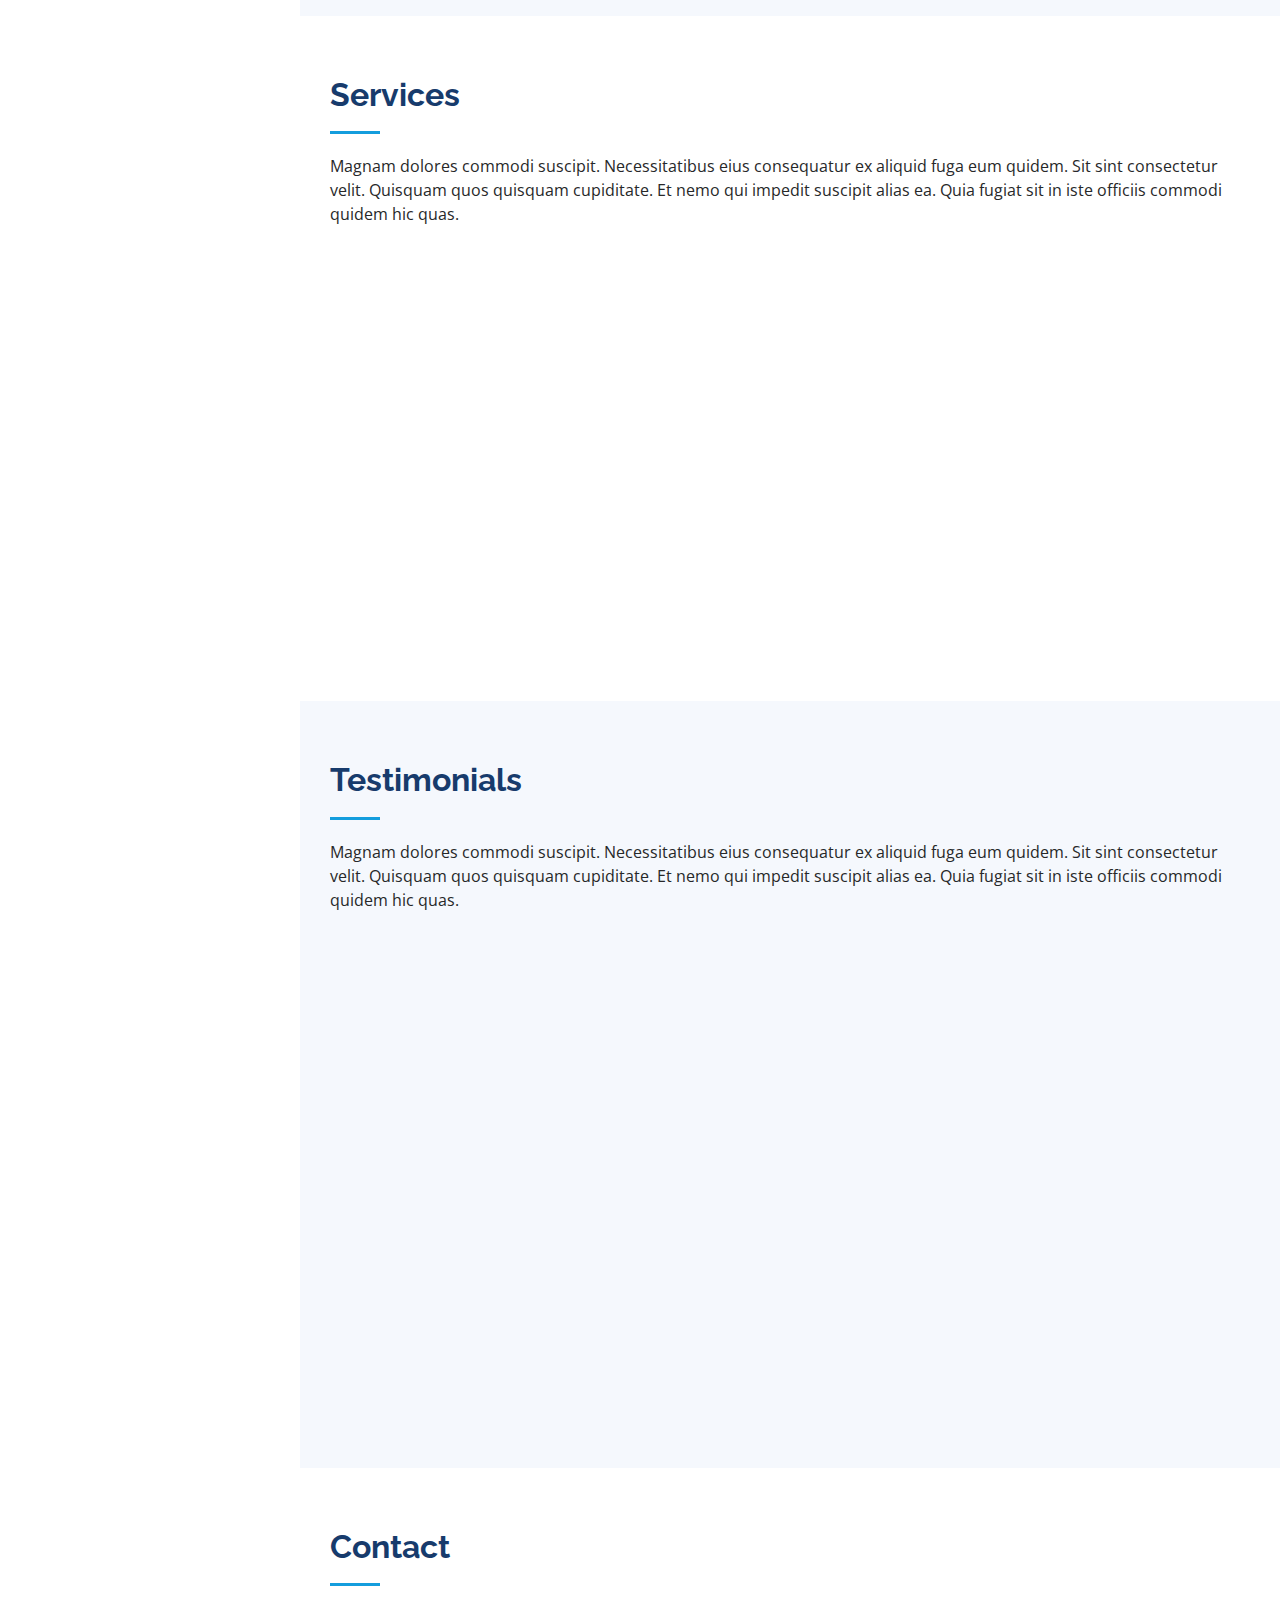
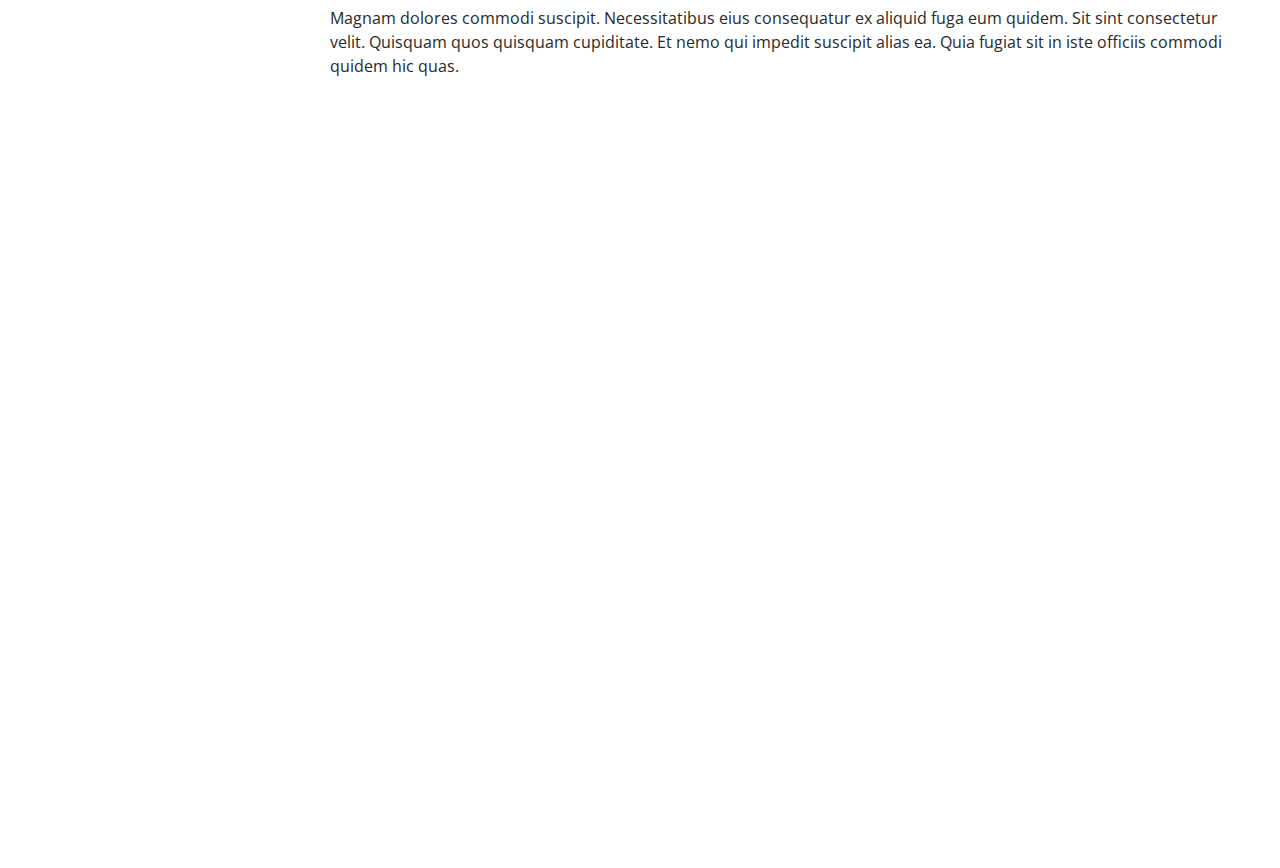
==== commit fadc566d: "Hero Completion" ====
--- a/index.html
+++ b/index.html
@@ -46,7 +46,7 @@
     <div class="d-flex flex-column">
 
       <div class="profile">
-        <img src="./assets/img/profile-pic-portfolio.jpg" alt="" class="img-fluid rounded-circle" id="profile-side-img">
+        <img src="./assets/img/Custom/profile-pic-portfolio.jpg" alt="" class="img-fluid rounded-circle" id="profile-side-img">
         <h1 class="text-light"><a href="index.html">Daniel Diaz</a></h1>
         <div class="social-links mt-3 text-center">
           <a href="#" class="linkedin"><i class="bx bxl-linkedin"></i></a>
@@ -68,8 +68,8 @@
   <!-- ======= Hero Section ======= -->
   <section id="hero" class="d-flex flex-column justify-content-center align-items-center">
     <div class="hero-container" data-aos="fade-in">
-      <h1>Alex Smith</h1>
-      <p>I'm <span class="typed" data-typed-items="Designer, Developer, Freelancer, Photographer"></span></p>
+      <h1>Daniel Diaz</h1>
+      <p>I'm a <span class="typed" data-typed-items="Designer, Developer, Freelancer"></span></p>
     </div>
   </section><!-- End Hero -->
 
--- a/assets/css/style.css
+++ b/assets/css/style.css
@@ -241,8 +241,9 @@
 #hero {
   width: 100%;
   height: 100vh;
-  background: url("../img/hero-bg.jpg") top center;
+  background: url("../img/Custom/hero-img-altp.jpg") top center;
   background-size: cover;
+  opacity: 98%;
 }
 
 #hero:before {
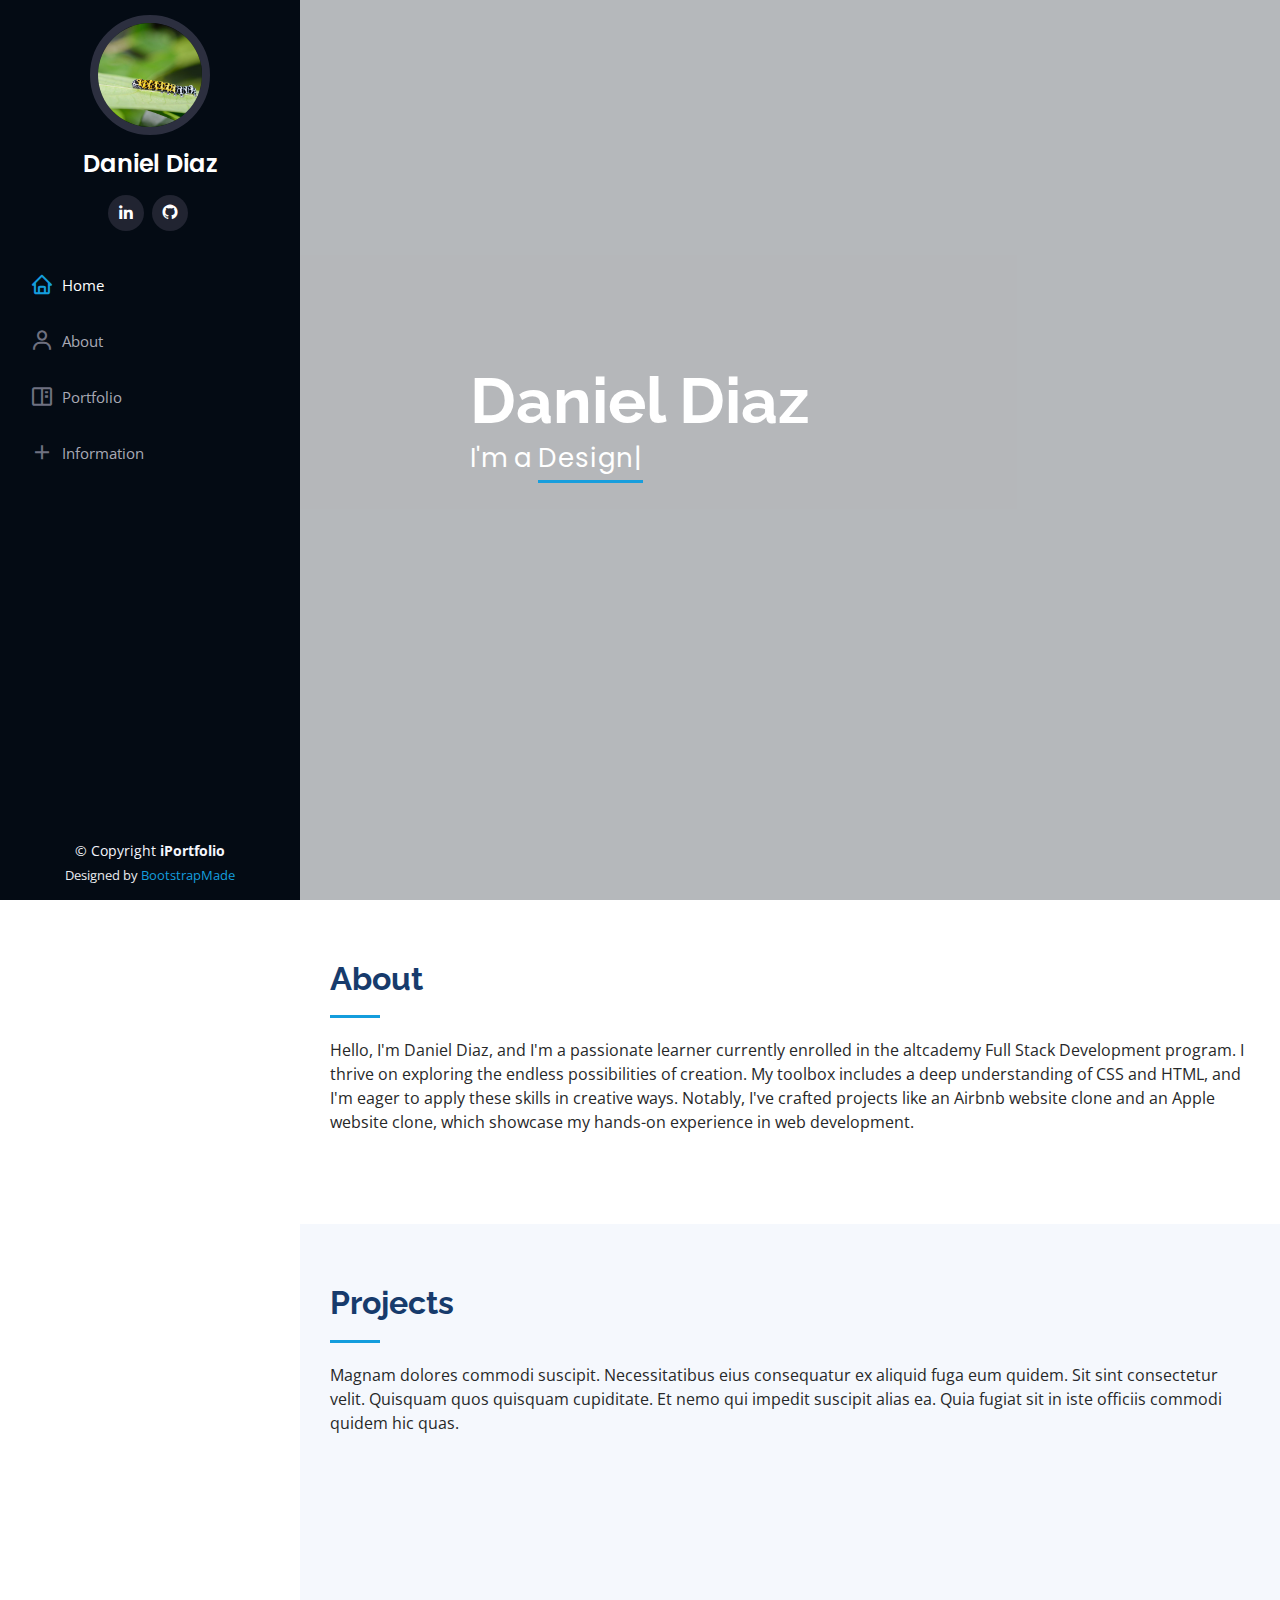
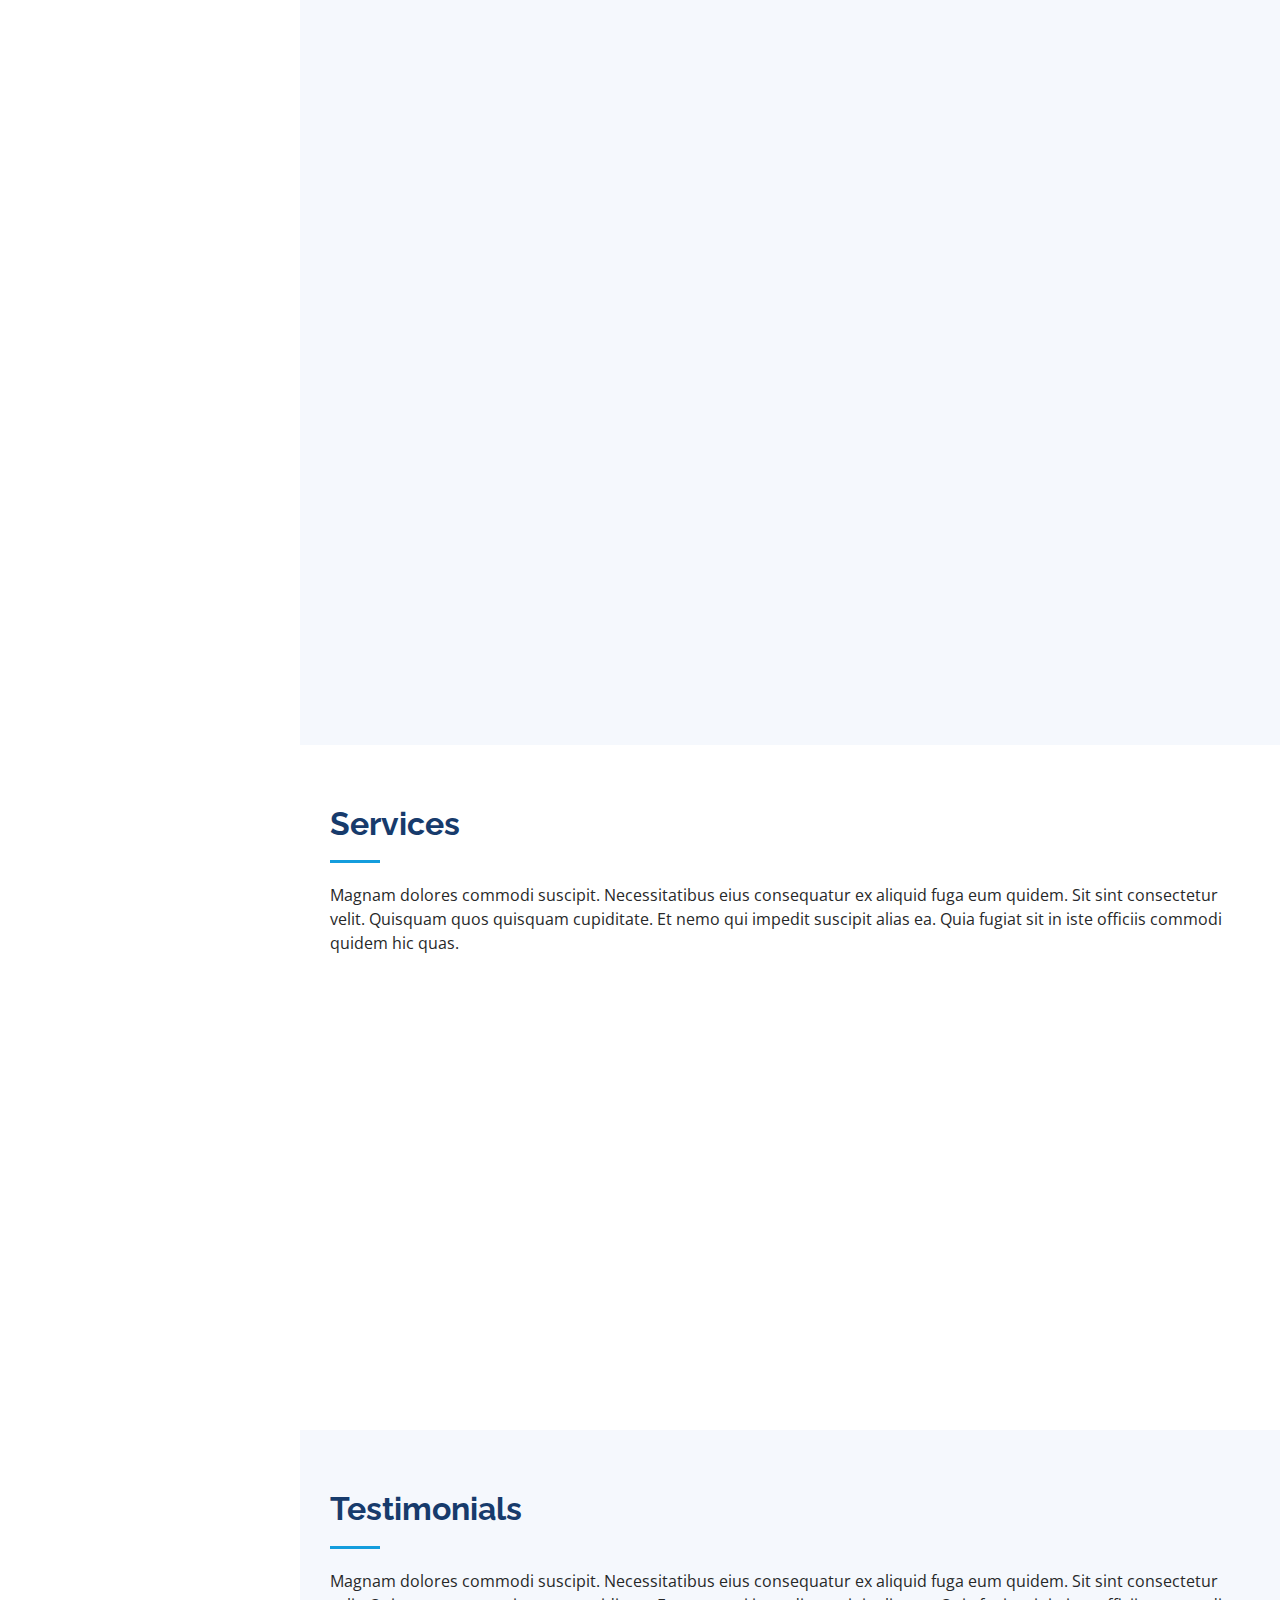
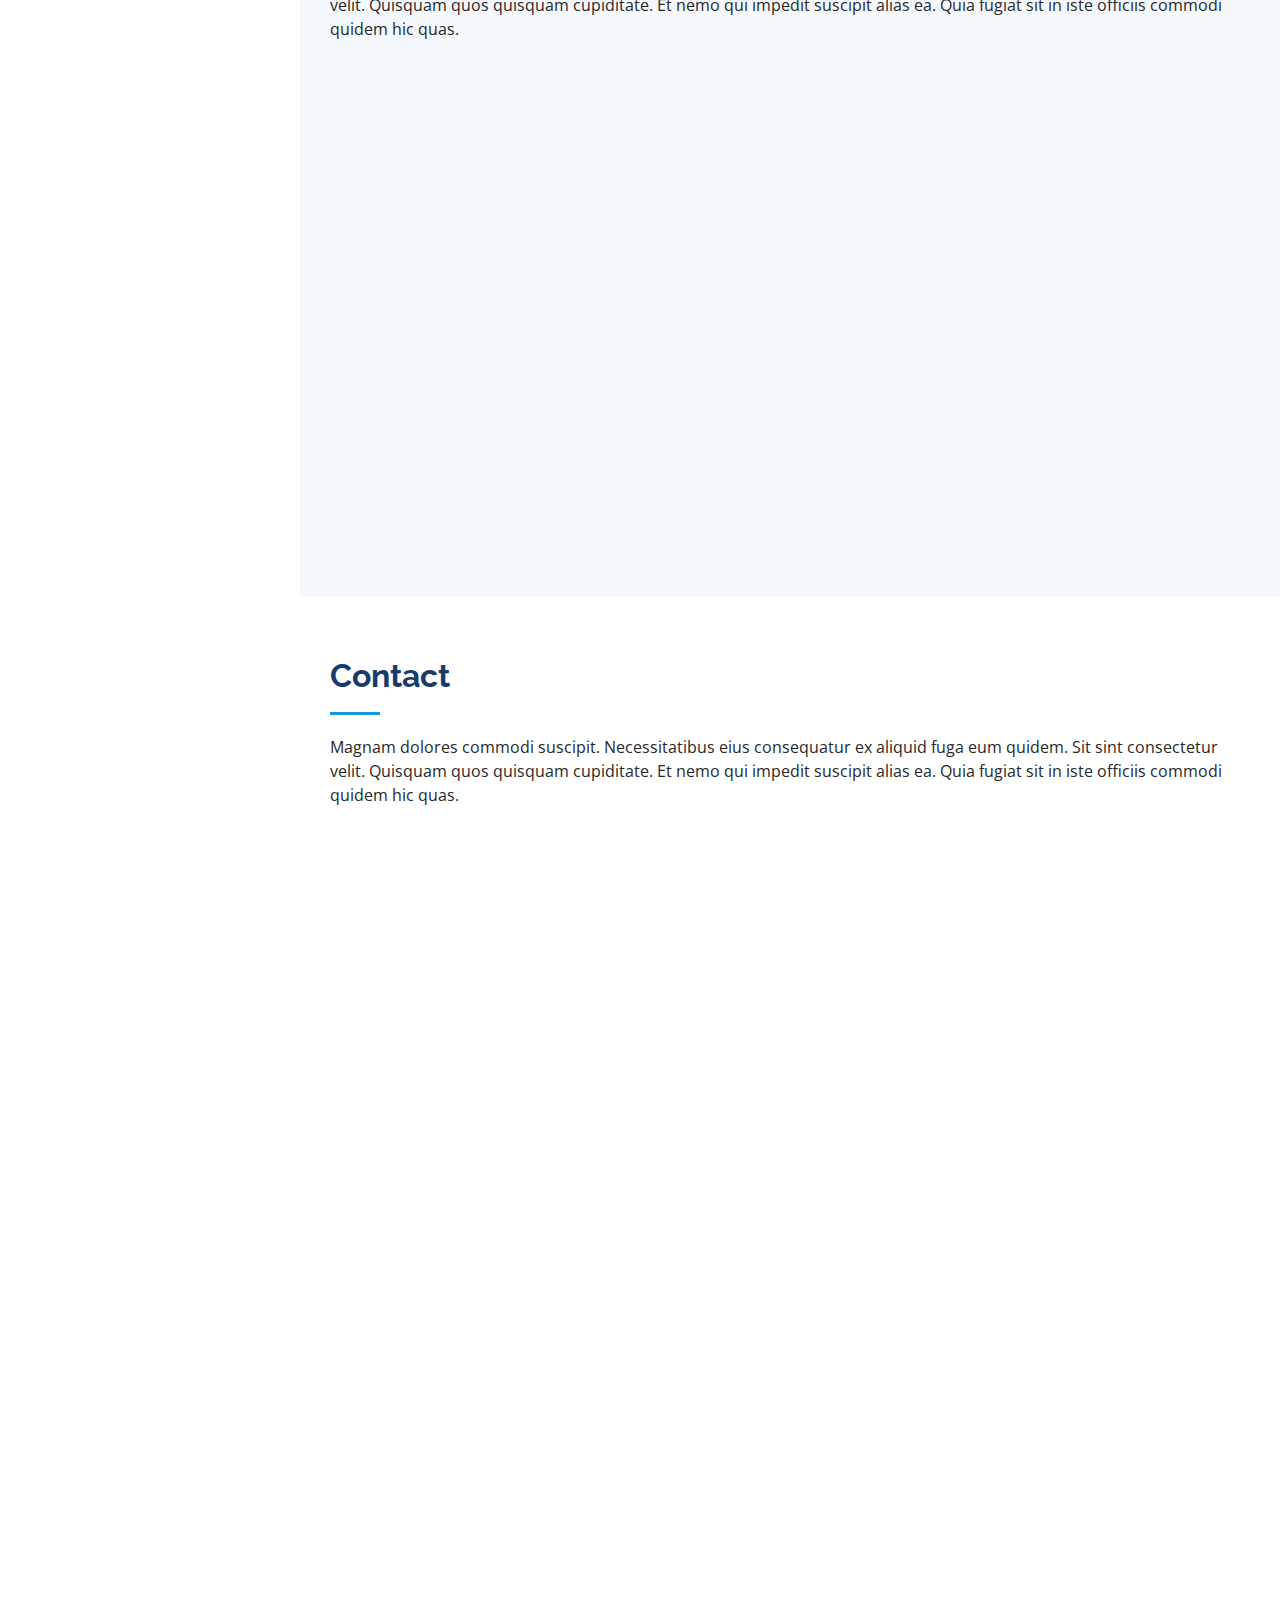
==== commit d03540e3: "About Completion" ====
--- a/index.html
+++ b/index.html
@@ -81,233 +81,17 @@
 
         <div class="section-title">
           <h2>About</h2>
-          <p>Magnam dolores commodi suscipit. Necessitatibus eius consequatur ex aliquid fuga eum quidem. Sit sint consectetur velit. Quisquam quos quisquam cupiditate. Et nemo qui impedit suscipit alias ea. Quia fugiat sit in iste officiis commodi quidem hic quas.</p>
-        </div>
-
-        <div class="row">
-          <div class="col-lg-4" data-aos="fade-right">
-            <img src="assets/img/profile-img.jpg" class="img-fluid" alt="">
-          </div>
-          <div class="col-lg-8 pt-4 pt-lg-0 content" data-aos="fade-left">
-            <h3>UI/UX Designer &amp; Web Developer.</h3>
-            <p class="fst-italic">
-              Lorem ipsum dolor sit amet, consectetur adipiscing elit, sed do eiusmod tempor incididunt ut labore et dolore
-              magna aliqua.
-            </p>
-            <div class="row">
-              <div class="col-lg-6">
-                <ul>
-                  <li><i class="bi bi-chevron-right"></i> <strong>Birthday:</strong> <span>1 May 1995</span></li>
-                  <li><i class="bi bi-chevron-right"></i> <strong>Website:</strong> <span>www.example.com</span></li>
-                  <li><i class="bi bi-chevron-right"></i> <strong>Phone:</strong> <span>+123 456 7890</span></li>
-                  <li><i class="bi bi-chevron-right"></i> <strong>City:</strong> <span>New York, USA</span></li>
-                </ul>
-              </div>
-              <div class="col-lg-6">
-                <ul>
-                  <li><i class="bi bi-chevron-right"></i> <strong>Age:</strong> <span>30</span></li>
-                  <li><i class="bi bi-chevron-right"></i> <strong>Degree:</strong> <span>Master</span></li>
-                  <li><i class="bi bi-chevron-right"></i> <strong>PhEmailone:</strong> <span>email@example.com</span></li>
-                  <li><i class="bi bi-chevron-right"></i> <strong>Freelance:</strong> <span>Available</span></li>
-                </ul>
-              </div>
-            </div>
-            <p>
-              Officiis eligendi itaque labore et dolorum mollitia officiis optio vero. Quisquam sunt adipisci omnis et ut. Nulla accusantium dolor incidunt officia tempore. Et eius omnis.
-              Cupiditate ut dicta maxime officiis quidem quia. Sed et consectetur qui quia repellendus itaque neque. Aliquid amet quidem ut quaerat cupiditate. Ab et eum qui repellendus omnis culpa magni laudantium dolores.
-            </p>
-          </div>
-        </div>
-
+          <p>Hello, I'm Daniel Diaz, and I'm a passionate learner currently enrolled in the altcademy Full Stack Development program. I thrive on exploring the endless possibilities of creation. My toolbox includes a deep understanding of CSS and HTML, and I'm eager to apply these skills in creative ways. Notably, I've crafted projects like an Airbnb website clone and an Apple website clone, which showcase my hands-on experience in web development.</p>
+        </div>
       </div>
     </section><!-- End About Section -->
-
-    <!-- ======= Facts Section ======= -->
-    <section id="facts" class="facts">
-      <div class="container">
-
-        <div class="section-title">
-          <h2>Facts</h2>
-          <p>Magnam dolores commodi suscipit. Necessitatibus eius consequatur ex aliquid fuga eum quidem. Sit sint consectetur velit. Quisquam quos quisquam cupiditate. Et nemo qui impedit suscipit alias ea. Quia fugiat sit in iste officiis commodi quidem hic quas.</p>
-        </div>
-
-        <div class="row no-gutters">
-
-          <div class="col-lg-3 col-md-6 d-md-flex align-items-md-stretch" data-aos="fade-up">
-            <div class="count-box">
-              <i class="bi bi-emoji-smile"></i>
-              <span data-purecounter-start="0" data-purecounter-end="232" data-purecounter-duration="1" class="purecounter"></span>
-              <p><strong>Happy Clients</strong> consequuntur quae</p>
-            </div>
-          </div>
-
-          <div class="col-lg-3 col-md-6 d-md-flex align-items-md-stretch" data-aos="fade-up" data-aos-delay="100">
-            <div class="count-box">
-              <i class="bi bi-journal-richtext"></i>
-              <span data-purecounter-start="0" data-purecounter-end="521" data-purecounter-duration="1" class="purecounter"></span>
-              <p><strong>Projects</strong> adipisci atque cum quia aut</p>
-            </div>
-          </div>
-
-          <div class="col-lg-3 col-md-6 d-md-flex align-items-md-stretch" data-aos="fade-up" data-aos-delay="200">
-            <div class="count-box">
-              <i class="bi bi-headset"></i>
-              <span data-purecounter-start="0" data-purecounter-end="1453" data-purecounter-duration="1" class="purecounter"></span>
-              <p><strong>Hours Of Support</strong> aut commodi quaerat</p>
-            </div>
-          </div>
-
-          <div class="col-lg-3 col-md-6 d-md-flex align-items-md-stretch" data-aos="fade-up" data-aos-delay="300">
-            <div class="count-box">
-              <i class="bi bi-people"></i>
-              <span data-purecounter-start="0" data-purecounter-end="32" data-purecounter-duration="1" class="purecounter"></span>
-              <p><strong>Hard Workers</strong> rerum asperiores dolor</p>
-            </div>
-          </div>
-
-        </div>
-
-      </div>
-    </section><!-- End Facts Section -->
-
-    <!-- ======= Skills Section ======= -->
-    <section id="skills" class="skills section-bg">
-      <div class="container">
-
-        <div class="section-title">
-          <h2>Skills</h2>
-          <p>Magnam dolores commodi suscipit. Necessitatibus eius consequatur ex aliquid fuga eum quidem. Sit sint consectetur velit. Quisquam quos quisquam cupiditate. Et nemo qui impedit suscipit alias ea. Quia fugiat sit in iste officiis commodi quidem hic quas.</p>
-        </div>
-
-        <div class="row skills-content">
-
-          <div class="col-lg-6" data-aos="fade-up">
-
-            <div class="progress">
-              <span class="skill">HTML <i class="val">100%</i></span>
-              <div class="progress-bar-wrap">
-                <div class="progress-bar" role="progressbar" aria-valuenow="100" aria-valuemin="0" aria-valuemax="100"></div>
-              </div>
-            </div>
-
-            <div class="progress">
-              <span class="skill">CSS <i class="val">90%</i></span>
-              <div class="progress-bar-wrap">
-                <div class="progress-bar" role="progressbar" aria-valuenow="90" aria-valuemin="0" aria-valuemax="100"></div>
-              </div>
-            </div>
-
-            <div class="progress">
-              <span class="skill">JavaScript <i class="val">75%</i></span>
-              <div class="progress-bar-wrap">
-                <div class="progress-bar" role="progressbar" aria-valuenow="75" aria-valuemin="0" aria-valuemax="100"></div>
-              </div>
-            </div>
-
-          </div>
-
-          <div class="col-lg-6" data-aos="fade-up" data-aos-delay="100">
-
-            <div class="progress">
-              <span class="skill">PHP <i class="val">80%</i></span>
-              <div class="progress-bar-wrap">
-                <div class="progress-bar" role="progressbar" aria-valuenow="80" aria-valuemin="0" aria-valuemax="100"></div>
-              </div>
-            </div>
-
-            <div class="progress">
-              <span class="skill">WordPress/CMS <i class="val">90%</i></span>
-              <div class="progress-bar-wrap">
-                <div class="progress-bar" role="progressbar" aria-valuenow="90" aria-valuemin="0" aria-valuemax="100"></div>
-              </div>
-            </div>
-
-            <div class="progress">
-              <span class="skill">Photoshop <i class="val">55%</i></span>
-              <div class="progress-bar-wrap">
-                <div class="progress-bar" role="progressbar" aria-valuenow="55" aria-valuemin="0" aria-valuemax="100"></div>
-              </div>
-            </div>
-
-          </div>
-
-        </div>
-
-      </div>
-    </section><!-- End Skills Section -->
-
-    <!-- ======= Resume Section ======= -->
-    <section id="resume" class="resume">
-      <div class="container">
-
-        <div class="section-title">
-          <h2>Resume</h2>
-          <p>Magnam dolores commodi suscipit. Necessitatibus eius consequatur ex aliquid fuga eum quidem. Sit sint consectetur velit. Quisquam quos quisquam cupiditate. Et nemo qui impedit suscipit alias ea. Quia fugiat sit in iste officiis commodi quidem hic quas.</p>
-        </div>
-
-        <div class="row">
-          <div class="col-lg-6" data-aos="fade-up">
-            <h3 class="resume-title">Sumary</h3>
-            <div class="resume-item pb-0">
-              <h4>Alex Smith</h4>
-              <p><em>Innovative and deadline-driven Graphic Designer with 3+ years of experience designing and developing user-centered digital/print marketing material from initial concept to final, polished deliverable.</em></p>
-              <ul>
-                <li>Portland par 127,Orlando, FL</li>
-                <li>(123) 456-7891</li>
-                <li>alice.barkley@example.com</li>
-              </ul>
-            </div>
-
-            <h3 class="resume-title">Education</h3>
-            <div class="resume-item">
-              <h4>Master of Fine Arts &amp; Graphic Design</h4>
-              <h5>2015 - 2016</h5>
-              <p><em>Rochester Institute of Technology, Rochester, NY</em></p>
-              <p>Qui deserunt veniam. Et sed aliquam labore tempore sed quisquam iusto autem sit. Ea vero voluptatum qui ut dignissimos deleniti nerada porti sand markend</p>
-            </div>
-            <div class="resume-item">
-              <h4>Bachelor of Fine Arts &amp; Graphic Design</h4>
-              <h5>2010 - 2014</h5>
-              <p><em>Rochester Institute of Technology, Rochester, NY</em></p>
-              <p>Quia nobis sequi est occaecati aut. Repudiandae et iusto quae reiciendis et quis Eius vel ratione eius unde vitae rerum voluptates asperiores voluptatem Earum molestiae consequatur neque etlon sader mart dila</p>
-            </div>
-          </div>
-          <div class="col-lg-6" data-aos="fade-up" data-aos-delay="100">
-            <h3 class="resume-title">Professional Experience</h3>
-            <div class="resume-item">
-              <h4>Senior graphic design specialist</h4>
-              <h5>2019 - Present</h5>
-              <p><em>Experion, New York, NY </em></p>
-              <ul>
-                <li>Lead in the design, development, and implementation of the graphic, layout, and production communication materials</li>
-                <li>Delegate tasks to the 7 members of the design team and provide counsel on all aspects of the project. </li>
-                <li>Supervise the assessment of all graphic materials in order to ensure quality and accuracy of the design</li>
-                <li>Oversee the efficient use of production project budgets ranging from $2,000 - $25,000</li>
-              </ul>
-            </div>
-            <div class="resume-item">
-              <h4>Graphic design specialist</h4>
-              <h5>2017 - 2018</h5>
-              <p><em>Stepping Stone Advertising, New York, NY</em></p>
-              <ul>
-                <li>Developed numerous marketing programs (logos, brochures,infographics, presentations, and advertisements).</li>
-                <li>Managed up to 5 projects or tasks at a given time while under pressure</li>
-                <li>Recommended and consulted with clients on the most appropriate graphic design</li>
-                <li>Created 4+ design presentations and proposals a month for clients and account managers</li>
-              </ul>
-            </div>
-          </div>
-        </div>
-
-      </div>
-    </section><!-- End Resume Section -->
 
     <!-- ======= Portfolio Section ======= -->
     <section id="portfolio" class="portfolio section-bg">
       <div class="container">
 
         <div class="section-title">
-          <h2>Portfolio</h2>
+          <h2>Projects</h2>
           <p>Magnam dolores commodi suscipit. Necessitatibus eius consequatur ex aliquid fuga eum quidem. Sit sint consectetur velit. Quisquam quos quisquam cupiditate. Et nemo qui impedit suscipit alias ea. Quia fugiat sit in iste officiis commodi quidem hic quas.</p>
         </div>
 
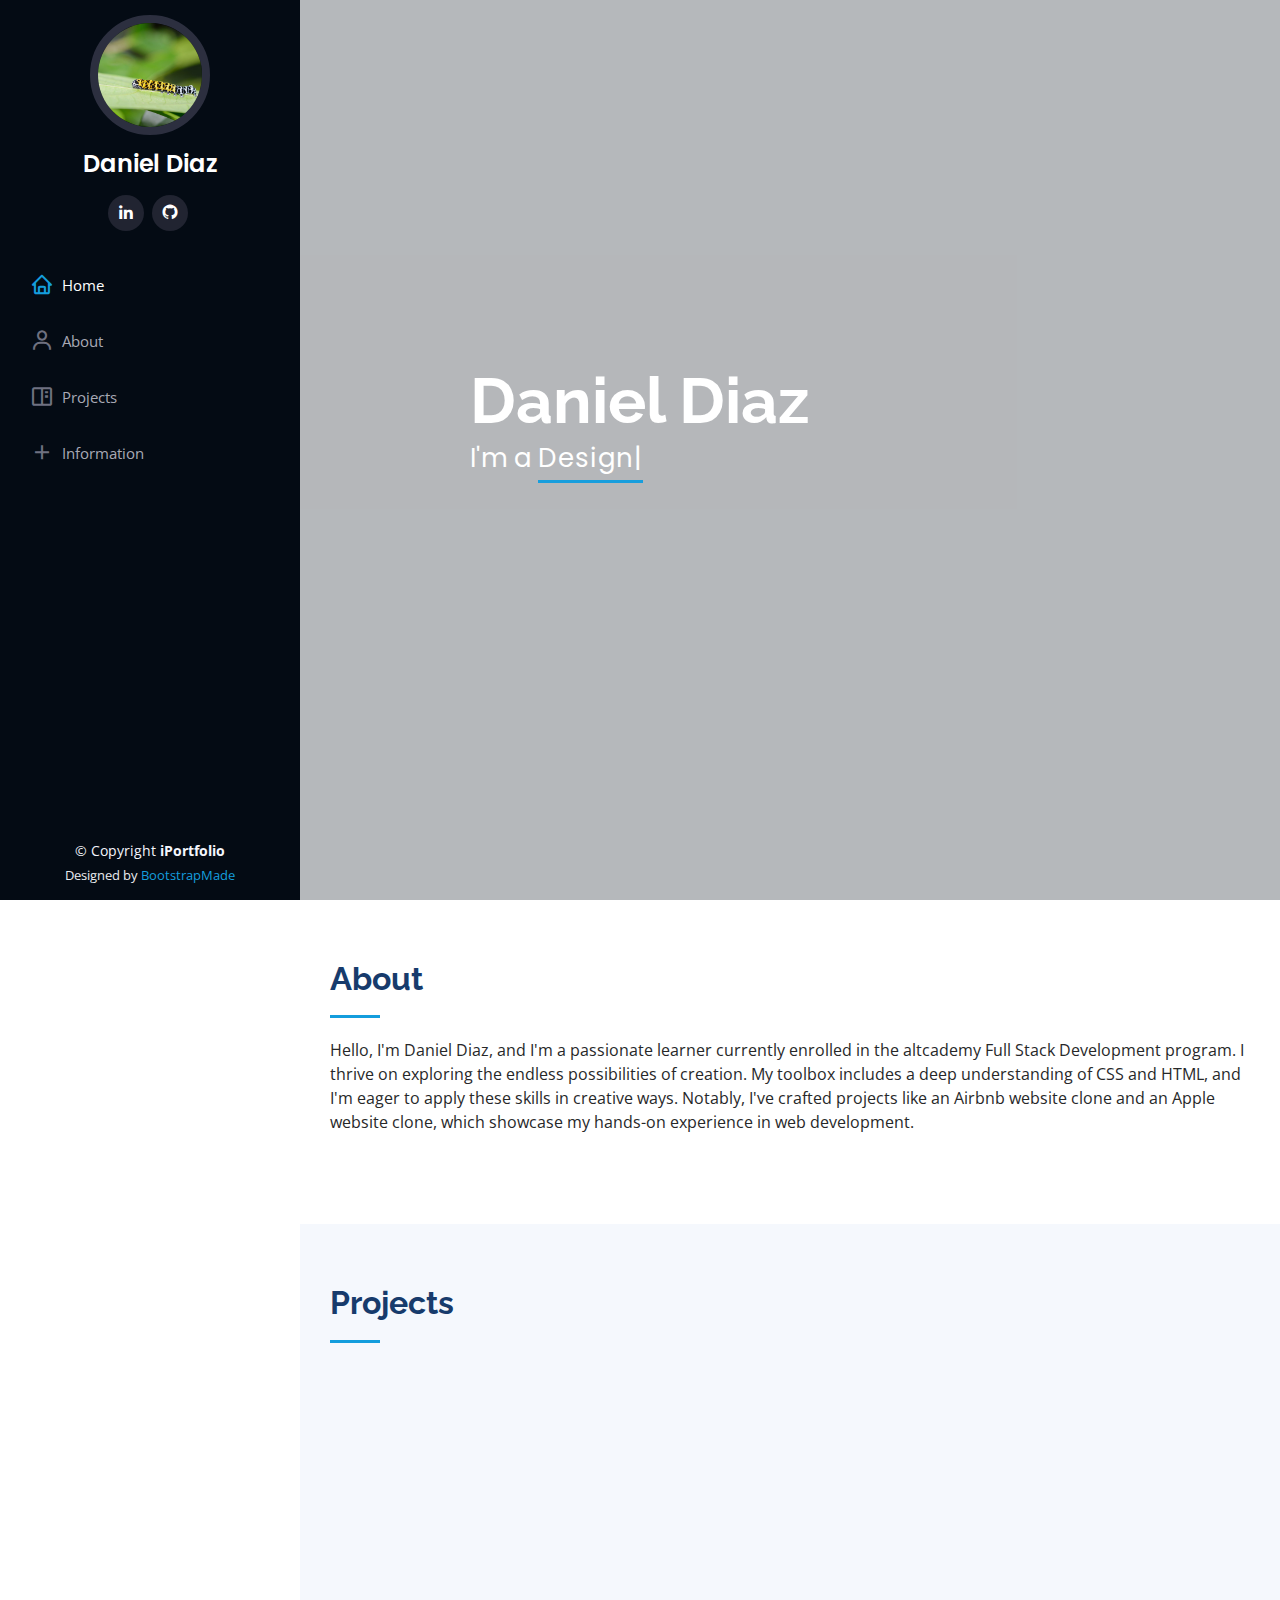
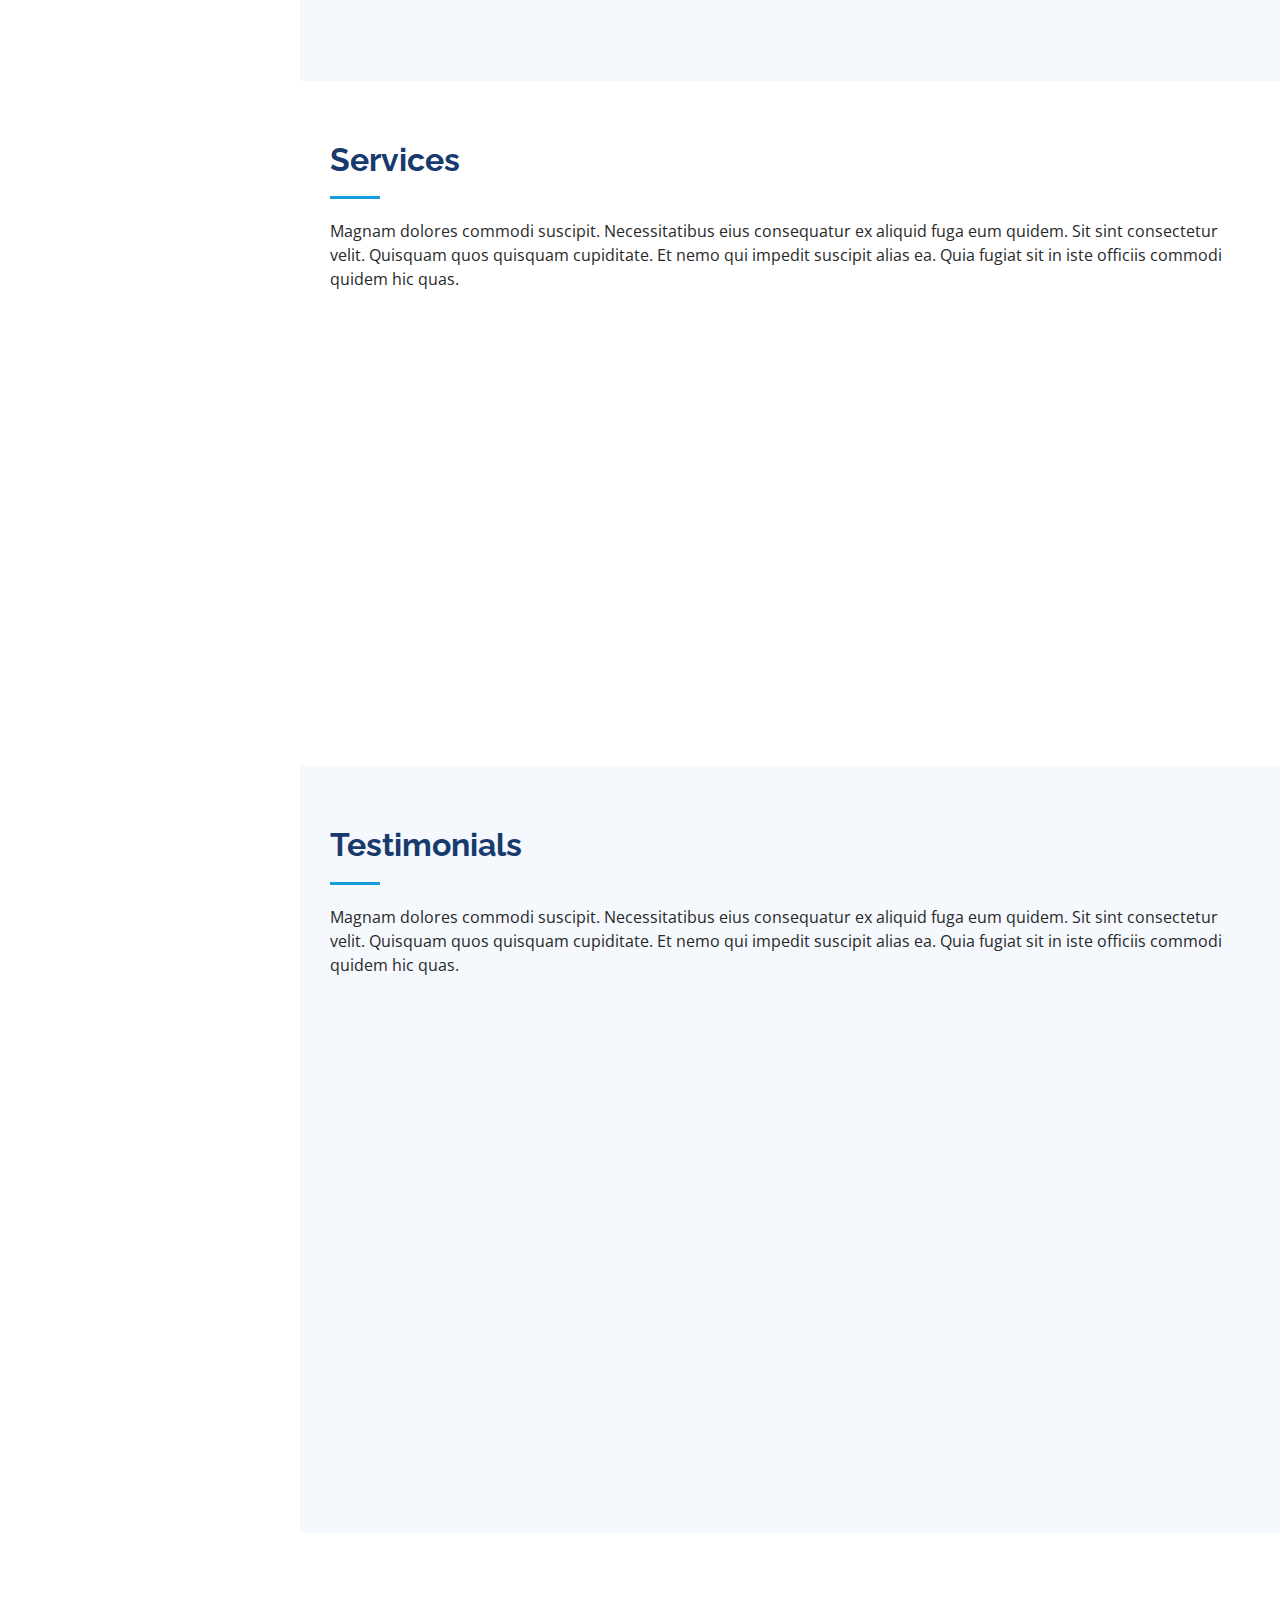
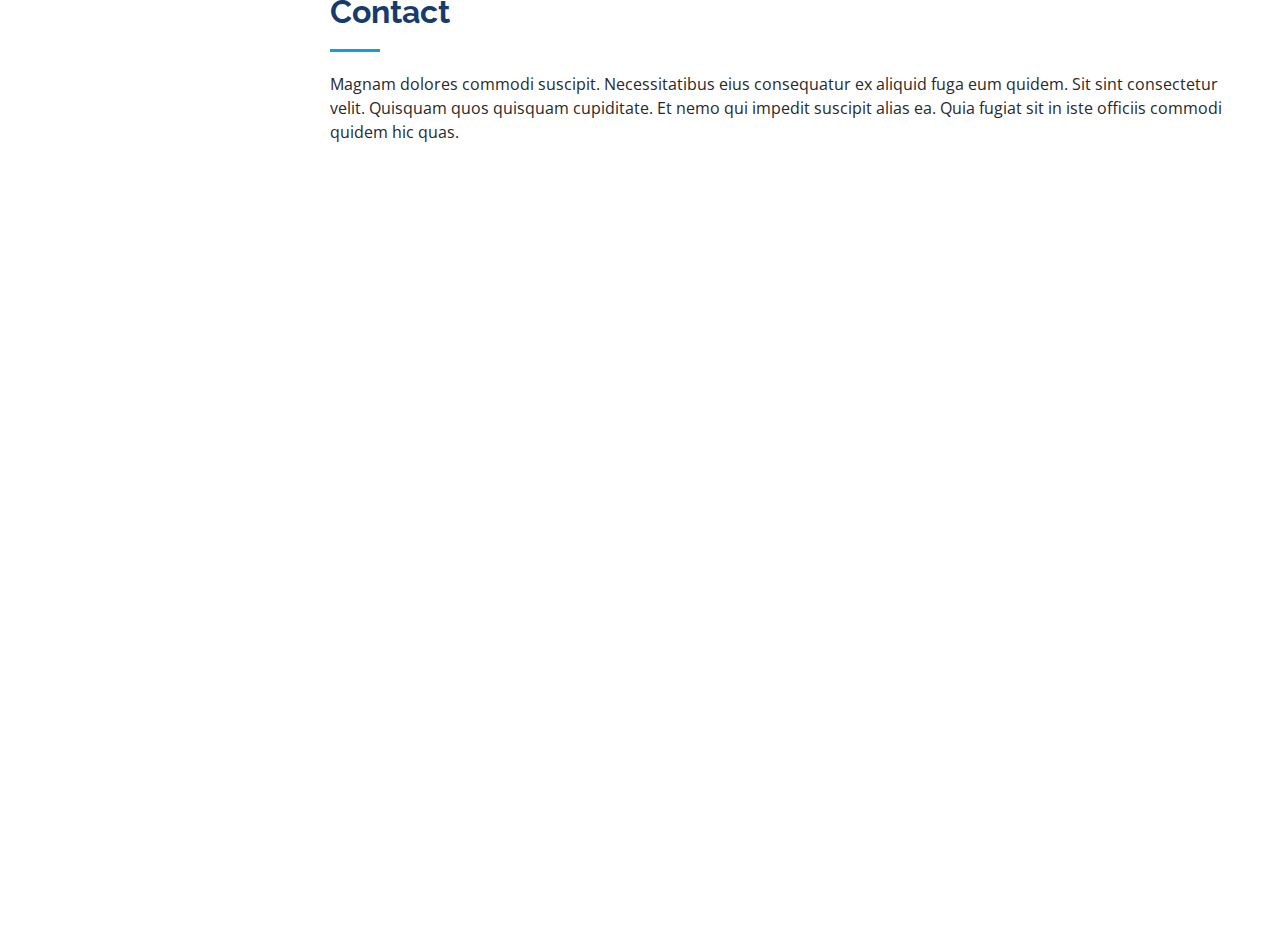
==== commit 46831def: "Projects Section Completed" ====
--- a/index.html
+++ b/index.html
@@ -58,7 +58,7 @@
         <ul>
           <li><a href="#hero" class="nav-link scrollto active"><i class="bx bx-home"></i> <span>Home</span></a></li>
           <li><a href="#about" class="nav-link scrollto"><i class="bx bx-user"></i> <span>About</span></a></li>
-          <li><a href="#portfolio" class="nav-link scrollto"><i class="bx bx-book-content"></i> <span>Portfolio</span></a></li>
+          <li><a href="#portfolio" class="nav-link scrollto"><i class="bx bx-book-content"></i> <span>Projects</span></a></li>
           <li><a href="#contact" class="nav-link scrollto"><i class="bx bx-plus"></i> <span>Information</span></a></li>
         </ul>
       </nav><!-- .nav-menu -->
@@ -92,112 +92,40 @@
 
         <div class="section-title">
           <h2>Projects</h2>
-          <p>Magnam dolores commodi suscipit. Necessitatibus eius consequatur ex aliquid fuga eum quidem. Sit sint consectetur velit. Quisquam quos quisquam cupiditate. Et nemo qui impedit suscipit alias ea. Quia fugiat sit in iste officiis commodi quidem hic quas.</p>
-        </div>
-
-        <div class="row" data-aos="fade-up">
-          <div class="col-lg-12 d-flex justify-content-center">
-            <ul id="portfolio-flters">
-              <li data-filter="*" class="filter-active">All</li>
-              <li data-filter=".filter-app">App</li>
-              <li data-filter=".filter-card">Card</li>
-              <li data-filter=".filter-web">Web</li>
-            </ul>
-          </div>
         </div>
 
         <div class="row portfolio-container" data-aos="fade-up" data-aos-delay="100">
 
           <div class="col-lg-4 col-md-6 portfolio-item filter-app">
             <div class="portfolio-wrap">
-              <img src="assets/img/portfolio/portfolio-1.jpg" class="img-fluid" alt="">
+              <img src="./assets/img/Custom/apple-clone-thumbnail.png" class="img-fluid" alt="">
               <div class="portfolio-links">
-                <a href="assets/img/portfolio/portfolio-1.jpg" data-gallery="portfolioGallery" class="portfolio-lightbox" title="App 1"><i class="bx bx-plus"></i></a>
-                <a href="portfolio-details.html" title="More Details"><i class="bx bx-link"></i></a>
+                <a href="./assets/img/Custom/apple-clone-thumbnail.png" data-gallery="portfolioGallery" class="portfolio-lightbox" title="Apple Clone"><i class="bx bx-plus"></i></a>
+                <a href="./apple-clone-completed-daniel/index.html" target="_blank" title="More Details"><i class="bx bx-link"></i></a>
               </div>
             </div>
           </div>
 
           <div class="col-lg-4 col-md-6 portfolio-item filter-web">
             <div class="portfolio-wrap">
-              <img src="assets/img/portfolio/portfolio-2.jpg" class="img-fluid" alt="">
+              <img src="./assets/img/Custom/airbnb-clone-thumbnail.png" class="img-fluid" alt="">
               <div class="portfolio-links">
-                <a href="assets/img/portfolio/portfolio-2.jpg" data-gallery="portfolioGallery" class="portfolio-lightbox" title="Web 3"><i class="bx bx-plus"></i></a>
-                <a href="portfolio-details.html" title="More Details"><i class="bx bx-link"></i></a>
+                <a href="./assets/img/Custom/airbnb-clone-thumbnail.png" data-gallery="portfolioGallery" class="portfolio-lightbox" title="Airbnb Clone"><i class="bx bx-plus"></i></a>
+                <a href="./airbnb-clone-completed-daniel/index.html" target="_blank" title="More Details"><i class="bx bx-link"></i></a>
               </div>
             </div>
           </div>
 
           <div class="col-lg-4 col-md-6 portfolio-item filter-app">
             <div class="portfolio-wrap">
-              <img src="assets/img/portfolio/portfolio-3.jpg" class="img-fluid" alt="">
+              <img src="./assets/img/Custom/newsweek-clone-thumbnail.png" class="img-fluid" alt="">
               <div class="portfolio-links">
-                <a href="assets/img/portfolio/portfolio-3.jpg" data-gallery="portfolioGallery" class="portfolio-lightbox" title="App 2"><i class="bx bx-plus"></i></a>
-                <a href="portfolio-details.html" title="More Details"><i class="bx bx-link"></i></a>
+                <a href="./assets/img/Custom/newsweek-clone-thumbnail.png" data-gallery="portfolioGallery" class="portfolio-lightbox" title="Newsweek Clone"><i class="bx bx-plus"></i></a>
+                <a href="./newsweek-clone-completed-daniel-no-git/index.html" target="_blank" title="More Details"><i class="bx bx-link"></i></a>
               </div>
             </div>
           </div>
-
-          <div class="col-lg-4 col-md-6 portfolio-item filter-card">
-            <div class="portfolio-wrap">
-              <img src="assets/img/portfolio/portfolio-4.jpg" class="img-fluid" alt="">
-              <div class="portfolio-links">
-                <a href="assets/img/portfolio/portfolio-4.jpg" data-gallery="portfolioGallery" class="portfolio-lightbox" title="Card 2"><i class="bx bx-plus"></i></a>
-                <a href="portfolio-details.html" title="More Details"><i class="bx bx-link"></i></a>
-              </div>
-            </div>
-          </div>
-
-          <div class="col-lg-4 col-md-6 portfolio-item filter-web">
-            <div class="portfolio-wrap">
-              <img src="assets/img/portfolio/portfolio-5.jpg" class="img-fluid" alt="">
-              <div class="portfolio-links">
-                <a href="assets/img/portfolio/portfolio-5.jpg" data-gallery="portfolioGallery" class="portfolio-lightbox" title="Web 2"><i class="bx bx-plus"></i></a>
-                <a href="portfolio-details.html" title="More Details"><i class="bx bx-link"></i></a>
-              </div>
-            </div>
-          </div>
-
-          <div class="col-lg-4 col-md-6 portfolio-item filter-app">
-            <div class="portfolio-wrap">
-              <img src="assets/img/portfolio/portfolio-6.jpg" class="img-fluid" alt="">
-              <div class="portfolio-links">
-                <a href="assets/img/portfolio/portfolio-6.jpg" data-gallery="portfolioGallery" class="portfolio-lightbox" title="App 3"><i class="bx bx-plus"></i></a>
-                <a href="portfolio-details.html" title="More Details"><i class="bx bx-link"></i></a>
-              </div>
-            </div>
-          </div>
-
-          <div class="col-lg-4 col-md-6 portfolio-item filter-card">
-            <div class="portfolio-wrap">
-              <img src="assets/img/portfolio/portfolio-7.jpg" class="img-fluid" alt="">
-              <div class="portfolio-links">
-                <a href="assets/img/portfolio/portfolio-7.jpg" data-gallery="portfolioGallery" class="portfolio-lightbox" title="Card 1"><i class="bx bx-plus"></i></a>
-                <a href="portfolio-details.html" title="More Details"><i class="bx bx-link"></i></a>
-              </div>
-            </div>
-          </div>
-
-          <div class="col-lg-4 col-md-6 portfolio-item filter-card">
-            <div class="portfolio-wrap">
-              <img src="assets/img/portfolio/portfolio-8.jpg" class="img-fluid" alt="">
-              <div class="portfolio-links">
-                <a href="assets/img/portfolio/portfolio-8.jpg" data-gallery="portfolioGallery" class="portfolio-lightbox" title="Card 3"><i class="bx bx-plus"></i></a>
-                <a href="portfolio-details.html" title="More Details"><i class="bx bx-link"></i></a>
-              </div>
-            </div>
-          </div>
-
-          <div class="col-lg-4 col-md-6 portfolio-item filter-web">
-            <div class="portfolio-wrap">
-              <img src="assets/img/portfolio/portfolio-9.jpg" class="img-fluid" alt="">
-              <div class="portfolio-links">
-                <a href="assets/img/portfolio/portfolio-9.jpg" data-gallery="portfolioGallery" class="portfolio-lightbox" title="Web 3"><i class="bx bx-plus"></i></a>
-                <a href="portfolio-details.html" title="More Details"><i class="bx bx-link"></i></a>
-              </div>
-            </div>
-          </div>
-
+        
         </div>
 
       </div>
--- a/assets/css/style.css
+++ b/assets/css/style.css
@@ -533,6 +533,7 @@
 --------------------------------------------------------------*/
 .portfolio .portfolio-item {
   margin-bottom: 30px;
+  max-height: 198px;
 }
 
 .portfolio #portfolio-flters {
@@ -572,6 +573,7 @@
   position: relative;
   overflow: hidden;
   z-index: 1;
+  max-height: 197.97px;
 }
 
 .portfolio .portfolio-wrap::before {
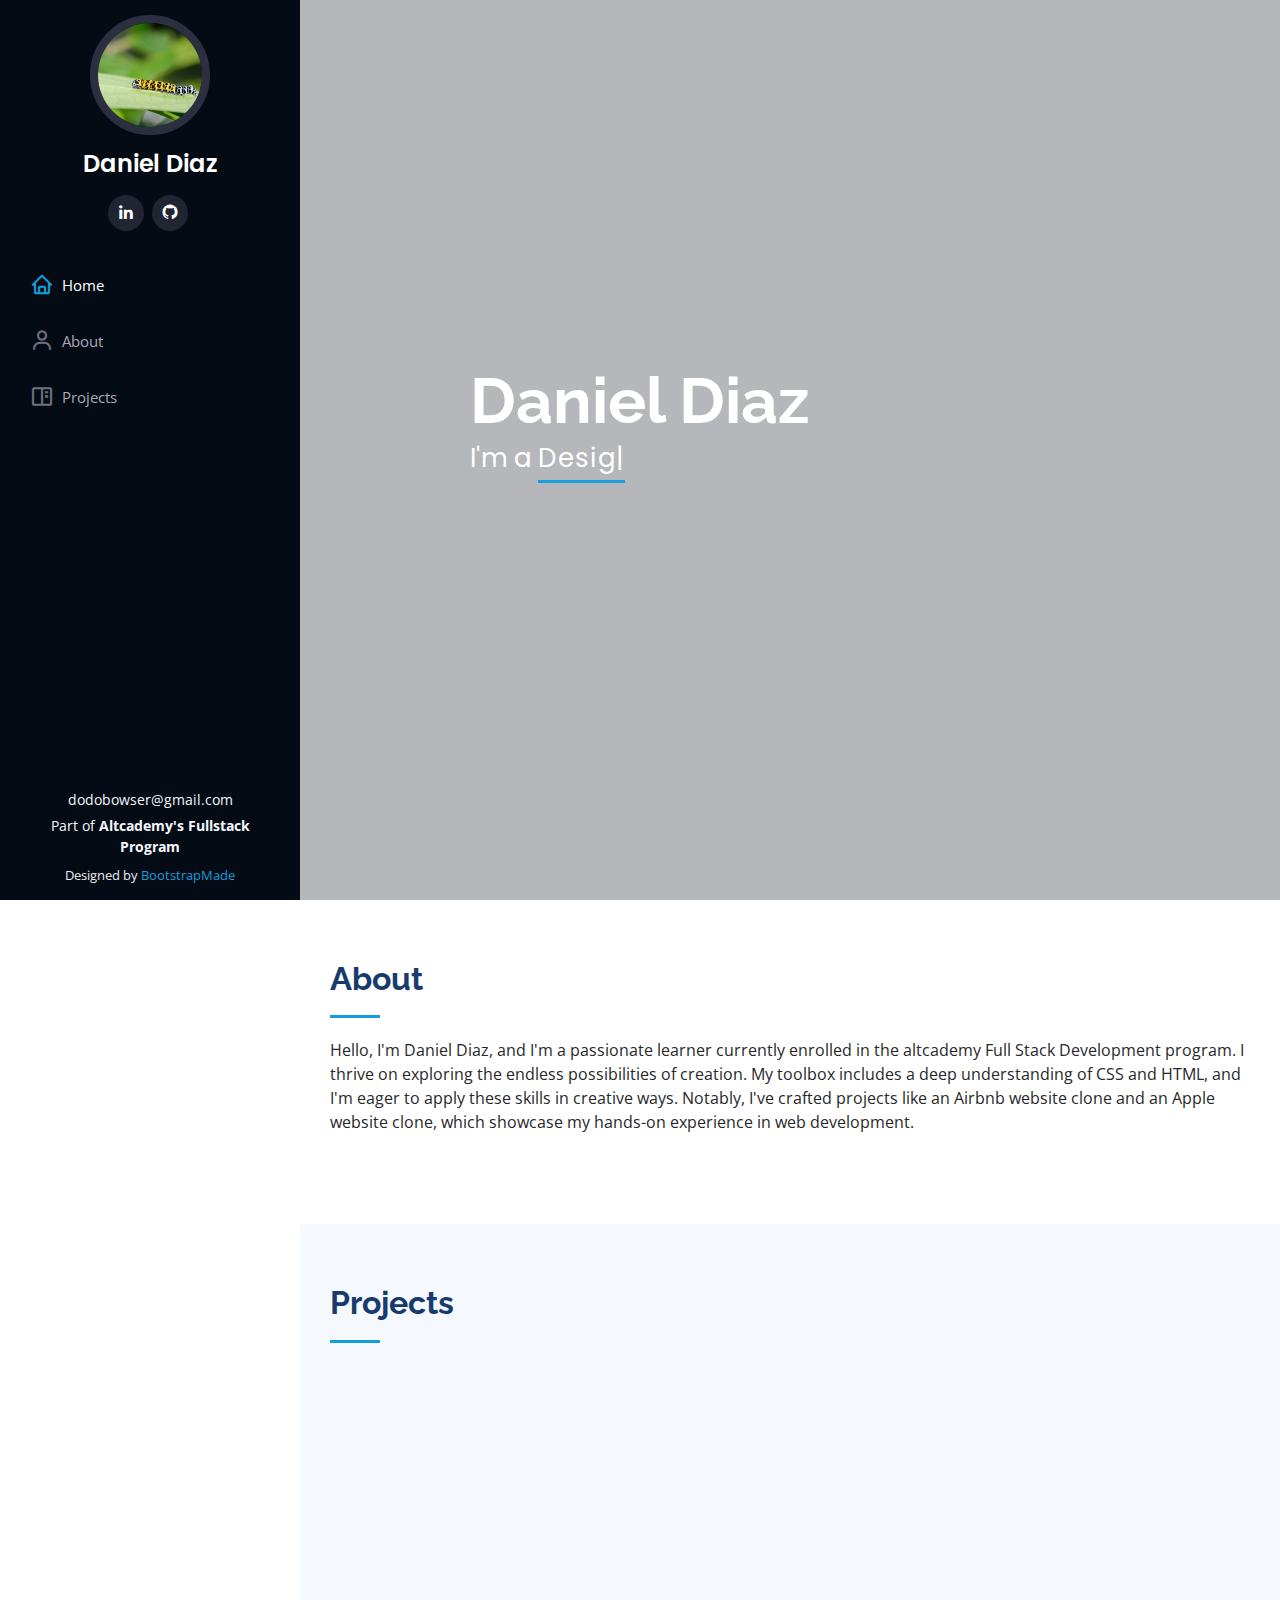
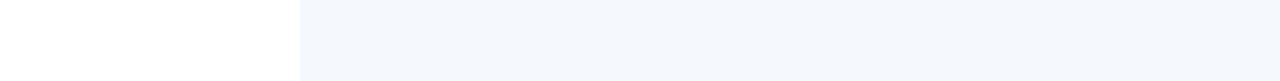
==== commit b98f064f: "Footer Completion and Project Finished" ====
--- a/index.html
+++ b/index.html
@@ -49,8 +49,8 @@
         <img src="./assets/img/Custom/profile-pic-portfolio.jpg" alt="" class="img-fluid rounded-circle" id="profile-side-img">
         <h1 class="text-light"><a href="index.html">Daniel Diaz</a></h1>
         <div class="social-links mt-3 text-center">
-          <a href="#" class="linkedin"><i class="bx bxl-linkedin"></i></a>
-          <a href="#" class="linkedin"><i class="bx bxl-github"></i></a>
+          <a href="https://www.linkedin.com/in/daniel-diaz-b85669293" target="_blank" class="linkedin"><i class="bx bxl-linkedin"></i></a>
+          <a href="https://github.com/qualiatic" target="_blank" class="linkedin"><i class="bx bxl-github"></i></a>
         </div>
       </div>
 
@@ -59,7 +59,6 @@
           <li><a href="#hero" class="nav-link scrollto active"><i class="bx bx-home"></i> <span>Home</span></a></li>
           <li><a href="#about" class="nav-link scrollto"><i class="bx bx-user"></i> <span>About</span></a></li>
           <li><a href="#portfolio" class="nav-link scrollto"><i class="bx bx-book-content"></i> <span>Projects</span></a></li>
-          <li><a href="#contact" class="nav-link scrollto"><i class="bx bx-plus"></i> <span>Information</span></a></li>
         </ul>
       </nav><!-- .nav-menu -->
     </div>
@@ -131,213 +130,15 @@
       </div>
     </section><!-- End Portfolio Section -->
 
-    <!-- ======= Services Section ======= -->
-    <section id="services" class="services">
-      <div class="container">
-
-        <div class="section-title">
-          <h2>Services</h2>
-          <p>Magnam dolores commodi suscipit. Necessitatibus eius consequatur ex aliquid fuga eum quidem. Sit sint consectetur velit. Quisquam quos quisquam cupiditate. Et nemo qui impedit suscipit alias ea. Quia fugiat sit in iste officiis commodi quidem hic quas.</p>
-        </div>
-
-        <div class="row">
-          <div class="col-lg-4 col-md-6 icon-box" data-aos="fade-up">
-            <div class="icon"><i class="bi bi-briefcase"></i></div>
-            <h4 class="title"><a href="">Lorem Ipsum</a></h4>
-            <p class="description">Voluptatum deleniti atque corrupti quos dolores et quas molestias excepturi sint occaecati cupiditate non provident</p>
-          </div>
-          <div class="col-lg-4 col-md-6 icon-box" data-aos="fade-up" data-aos-delay="100">
-            <div class="icon"><i class="bi bi-card-checklist"></i></div>
-            <h4 class="title"><a href="">Dolor Sitema</a></h4>
-            <p class="description">Minim veniam, quis nostrud exercitation ullamco laboris nisi ut aliquip ex ea commodo consequat tarad limino ata</p>
-          </div>
-          <div class="col-lg-4 col-md-6 icon-box" data-aos="fade-up" data-aos-delay="200">
-            <div class="icon"><i class="bi bi-bar-chart"></i></div>
-            <h4 class="title"><a href="">Sed ut perspiciatis</a></h4>
-            <p class="description">Duis aute irure dolor in reprehenderit in voluptate velit esse cillum dolore eu fugiat nulla pariatur</p>
-          </div>
-          <div class="col-lg-4 col-md-6 icon-box" data-aos="fade-up" data-aos-delay="300">
-            <div class="icon"><i class="bi bi-binoculars"></i></div>
-            <h4 class="title"><a href="">Magni Dolores</a></h4>
-            <p class="description">Excepteur sint occaecat cupidatat non proident, sunt in culpa qui officia deserunt mollit anim id est laborum</p>
-          </div>
-          <div class="col-lg-4 col-md-6 icon-box" data-aos="fade-up" data-aos-delay="400">
-            <div class="icon"><i class="bi bi-brightness-high"></i></div>
-            <h4 class="title"><a href="">Nemo Enim</a></h4>
-            <p class="description">At vero eos et accusamus et iusto odio dignissimos ducimus qui blanditiis praesentium voluptatum deleniti atque</p>
-          </div>
-          <div class="col-lg-4 col-md-6 icon-box" data-aos="fade-up" data-aos-delay="500">
-            <div class="icon"><i class="bi bi-calendar4-week"></i></div>
-            <h4 class="title"><a href="">Eiusmod Tempor</a></h4>
-            <p class="description">Et harum quidem rerum facilis est et expedita distinctio. Nam libero tempore, cum soluta nobis est eligendi</p>
-          </div>
-        </div>
-
-      </div>
-    </section><!-- End Services Section -->
-
-    <!-- ======= Testimonials Section ======= -->
-    <section id="testimonials" class="testimonials section-bg">
-      <div class="container">
-
-        <div class="section-title">
-          <h2>Testimonials</h2>
-          <p>Magnam dolores commodi suscipit. Necessitatibus eius consequatur ex aliquid fuga eum quidem. Sit sint consectetur velit. Quisquam quos quisquam cupiditate. Et nemo qui impedit suscipit alias ea. Quia fugiat sit in iste officiis commodi quidem hic quas.</p>
-        </div>
-
-        <div class="testimonials-slider swiper" data-aos="fade-up" data-aos-delay="100">
-          <div class="swiper-wrapper">
-
-            <div class="swiper-slide">
-              <div class="testimonial-item" data-aos="fade-up">
-                <p>
-                  <i class="bx bxs-quote-alt-left quote-icon-left"></i>
-                  Proin iaculis purus consequat sem cure digni ssim donec porttitora entum suscipit rhoncus. Accusantium quam, ultricies eget id, aliquam eget nibh et. Maecen aliquam, risus at semper.
-                  <i class="bx bxs-quote-alt-right quote-icon-right"></i>
-                </p>
-                <img src="assets/img/testimonials/testimonials-1.jpg" class="testimonial-img" alt="">
-                <h3>Saul Goodman</h3>
-                <h4>Ceo &amp; Founder</h4>
-              </div>
-            </div><!-- End testimonial item -->
-
-            <div class="swiper-slide">
-              <div class="testimonial-item" data-aos="fade-up" data-aos-delay="100">
-                <p>
-                  <i class="bx bxs-quote-alt-left quote-icon-left"></i>
-                  Export tempor illum tamen malis malis eram quae irure esse labore quem cillum quid cillum eram malis quorum velit fore eram velit sunt aliqua noster fugiat irure amet legam anim culpa.
-                  <i class="bx bxs-quote-alt-right quote-icon-right"></i>
-                </p>
-                <img src="assets/img/testimonials/testimonials-2.jpg" class="testimonial-img" alt="">
-                <h3>Sara Wilsson</h3>
-                <h4>Designer</h4>
-              </div>
-            </div><!-- End testimonial item -->
-
-            <div class="swiper-slide">
-              <div class="testimonial-item" data-aos="fade-up" data-aos-delay="200">
-                <p>
-                  <i class="bx bxs-quote-alt-left quote-icon-left"></i>
-                  Enim nisi quem export duis labore cillum quae magna enim sint quorum nulla quem veniam duis minim tempor labore quem eram duis noster aute amet eram fore quis sint minim.
-                  <i class="bx bxs-quote-alt-right quote-icon-right"></i>
-                </p>
-                <img src="assets/img/testimonials/testimonials-3.jpg" class="testimonial-img" alt="">
-                <h3>Jena Karlis</h3>
-                <h4>Store Owner</h4>
-              </div>
-            </div><!-- End testimonial item -->
-
-            <div class="swiper-slide">
-              <div class="testimonial-item" data-aos="fade-up" data-aos-delay="300">
-                <p>
-                  <i class="bx bxs-quote-alt-left quote-icon-left"></i>
-                  Fugiat enim eram quae cillum dolore dolor amet nulla culpa multos export minim fugiat minim velit minim dolor enim duis veniam ipsum anim magna sunt elit fore quem dolore labore illum veniam.
-                  <i class="bx bxs-quote-alt-right quote-icon-right"></i>
-                </p>
-                <img src="assets/img/testimonials/testimonials-4.jpg" class="testimonial-img" alt="">
-                <h3>Matt Brandon</h3>
-                <h4>Freelancer</h4>
-              </div>
-            </div><!-- End testimonial item -->
-
-            <div class="swiper-slide">
-              <div class="testimonial-item" data-aos="fade-up" data-aos-delay="400">
-                <p>
-                  <i class="bx bxs-quote-alt-left quote-icon-left"></i>
-                  Quis quorum aliqua sint quem legam fore sunt eram irure aliqua veniam tempor noster veniam enim culpa labore duis sunt culpa nulla illum cillum fugiat legam esse veniam culpa fore nisi cillum quid.
-                  <i class="bx bxs-quote-alt-right quote-icon-right"></i>
-                </p>
-                <img src="assets/img/testimonials/testimonials-5.jpg" class="testimonial-img" alt="">
-                <h3>John Larson</h3>
-                <h4>Entrepreneur</h4>
-              </div>
-            </div><!-- End testimonial item -->
-
-          </div>
-          <div class="swiper-pagination"></div>
-        </div>
-
-      </div>
-    </section><!-- End Testimonials Section -->
-
-    <!-- ======= Contact Section ======= -->
-    <section id="contact" class="contact">
-      <div class="container">
-
-        <div class="section-title">
-          <h2>Contact</h2>
-          <p>Magnam dolores commodi suscipit. Necessitatibus eius consequatur ex aliquid fuga eum quidem. Sit sint consectetur velit. Quisquam quos quisquam cupiditate. Et nemo qui impedit suscipit alias ea. Quia fugiat sit in iste officiis commodi quidem hic quas.</p>
-        </div>
-
-        <div class="row" data-aos="fade-in">
-
-          <div class="col-lg-5 d-flex align-items-stretch">
-            <div class="info">
-              <div class="address">
-                <i class="bi bi-geo-alt"></i>
-                <h4>Location:</h4>
-                <p>A108 Adam Street, New York, NY 535022</p>
-              </div>
-
-              <div class="email">
-                <i class="bi bi-envelope"></i>
-                <h4>Email:</h4>
-                <p>info@example.com</p>
-              </div>
-
-              <div class="phone">
-                <i class="bi bi-phone"></i>
-                <h4>Call:</h4>
-                <p>+1 5589 55488 55s</p>
-              </div>
-
-              <iframe src="https://www.google.com/maps/embed?pb=!1m14!1m8!1m3!1d12097.433213460943!2d-74.0062269!3d40.7101282!3m2!1i1024!2i768!4f13.1!3m3!1m2!1s0x0%3A0xb89d1fe6bc499443!2sDowntown+Conference+Center!5e0!3m2!1smk!2sbg!4v1539943755621" frameborder="0" style="border:0; width: 100%; height: 290px;" allowfullscreen></iframe>
-            </div>
-
-          </div>
-
-          <div class="col-lg-7 mt-5 mt-lg-0 d-flex align-items-stretch">
-            <form action="forms/contact.php" method="post" role="form" class="php-email-form">
-              <div class="row">
-                <div class="form-group col-md-6">
-                  <label for="name">Your Name</label>
-                  <input type="text" name="name" class="form-control" id="name" required>
-                </div>
-                <div class="form-group col-md-6">
-                  <label for="name">Your Email</label>
-                  <input type="email" class="form-control" name="email" id="email" required>
-                </div>
-              </div>
-              <div class="form-group">
-                <label for="name">Subject</label>
-                <input type="text" class="form-control" name="subject" id="subject" required>
-              </div>
-              <div class="form-group">
-                <label for="name">Message</label>
-                <textarea class="form-control" name="message" rows="10" required></textarea>
-              </div>
-              <div class="my-3">
-                <div class="loading">Loading</div>
-                <div class="error-message"></div>
-                <div class="sent-message">Your message has been sent. Thank you!</div>
-              </div>
-              <div class="text-center"><button type="submit">Send Message</button></div>
-            </form>
-          </div>
-
-        </div>
-
-      </div>
-    </section><!-- End Contact Section -->
-
   </main><!-- End #main -->
 
   <!-- ======= Footer ======= -->
   <footer id="footer">
     <div class="container">
-      <div class="copyright">
-        &copy; Copyright <strong><span>iPortfolio</span></strong>
-      </div>
+      <div class="copyright" id="email-ftr">dodobowser@gmail.com</div>
+        <div class="copyright mb-1" id="copy-ftr">
+          Part of <strong><span>Altcademy's Fullstack Program</span></strong>
+        </div>
       <div class="credits">
         <!-- All the links in the footer should remain intact. -->
         <!-- You can delete the links only if you purchased the pro version. -->
--- a/assets/css/style.css
+++ b/assets/css/style.css
@@ -1113,4 +1113,14 @@
 #profile-side-img {
   aspect-ratio: 1;
   object-fit: cover;
+}
+
+@media (max-width: 1199px) {
+  #copy-ftr {
+    margin-bottom: 7px !important;
+  }
+}
+
+#email-ftr {
+  margin-bottom: 5px;
 }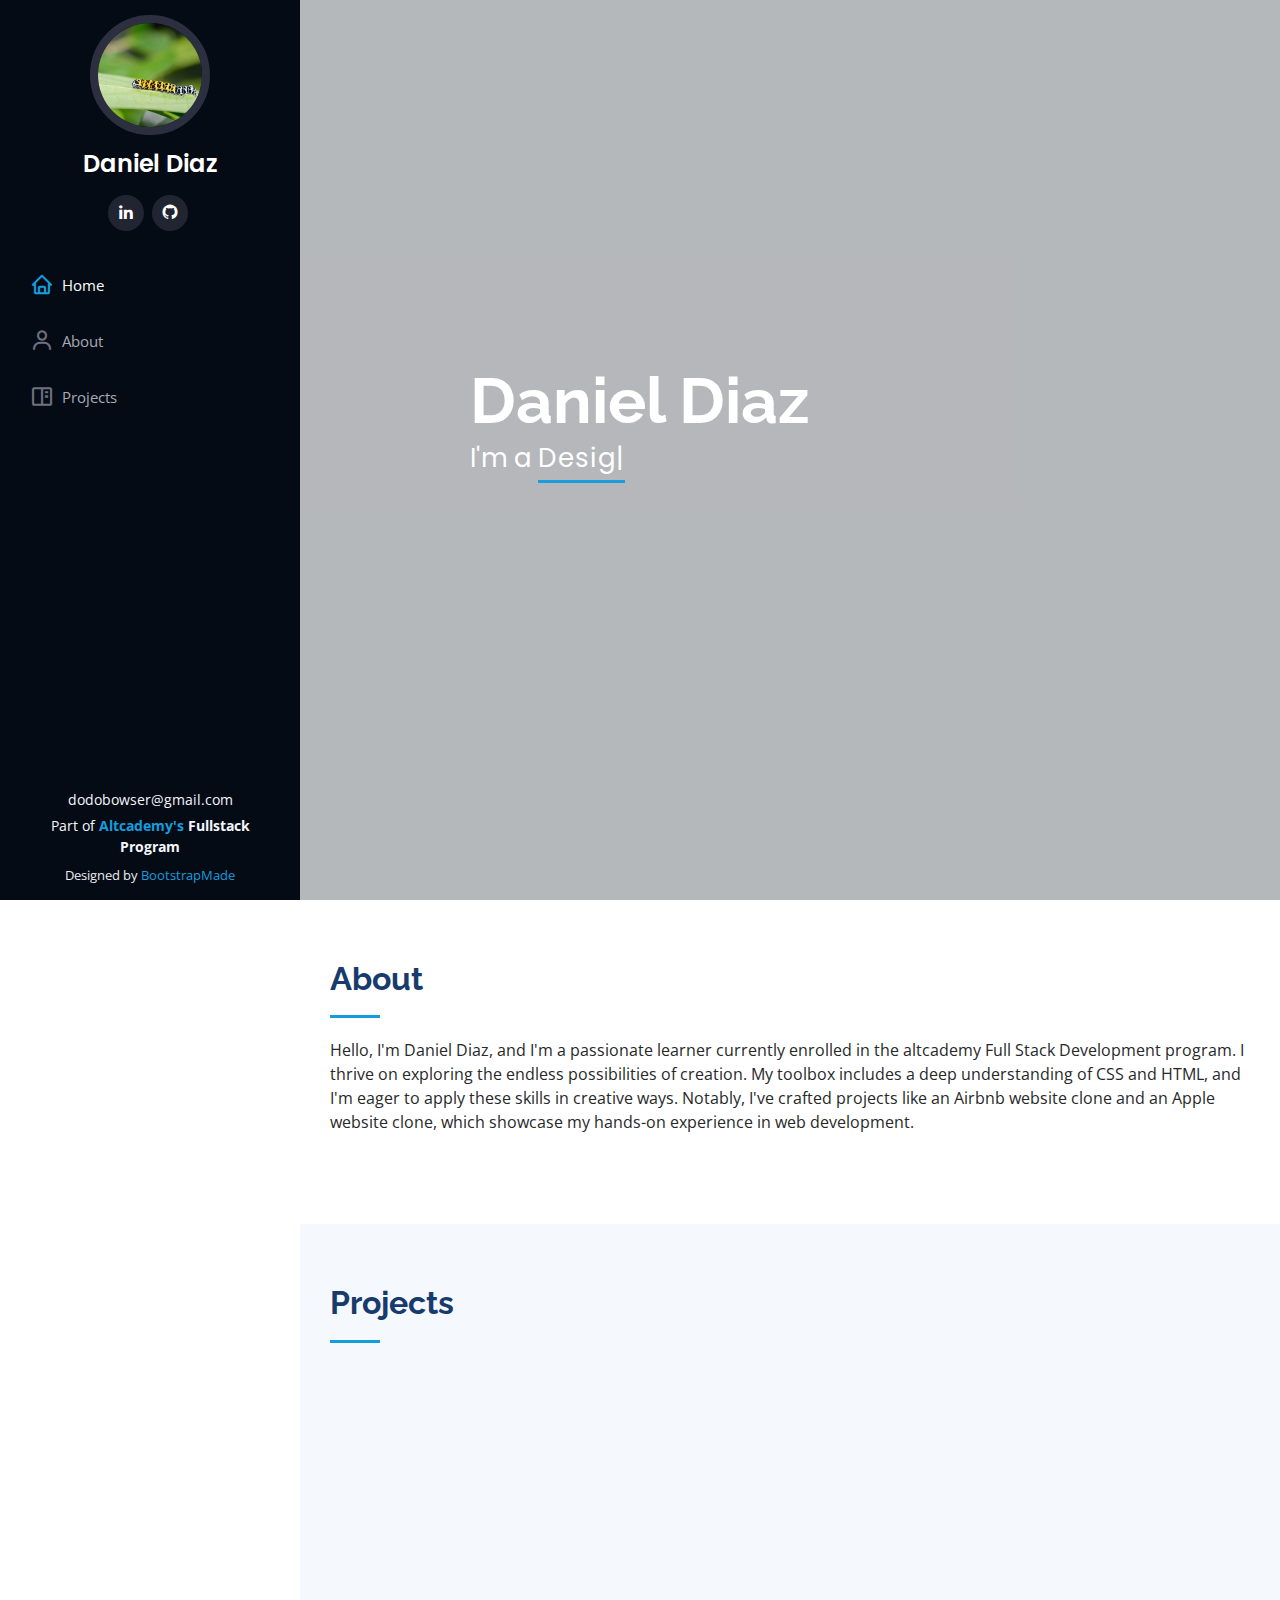
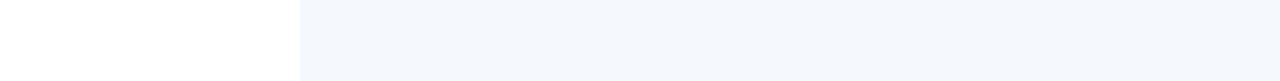
==== commit d224f68f: "Fixed altcademy link" ====
--- a/index.html
+++ b/index.html
@@ -137,7 +137,7 @@
     <div class="container">
       <div class="copyright" id="email-ftr">dodobowser@gmail.com</div>
         <div class="copyright mb-1" id="copy-ftr">
-          Part of <strong><span>Altcademy's Fullstack Program</span></strong>
+          Part of <strong><span><a href="https://www.altcademy.com" target="_blank">Altcademy's</a> Fullstack Program</span></strong>
         </div>
       <div class="credits">
         <!-- All the links in the footer should remain intact. -->
